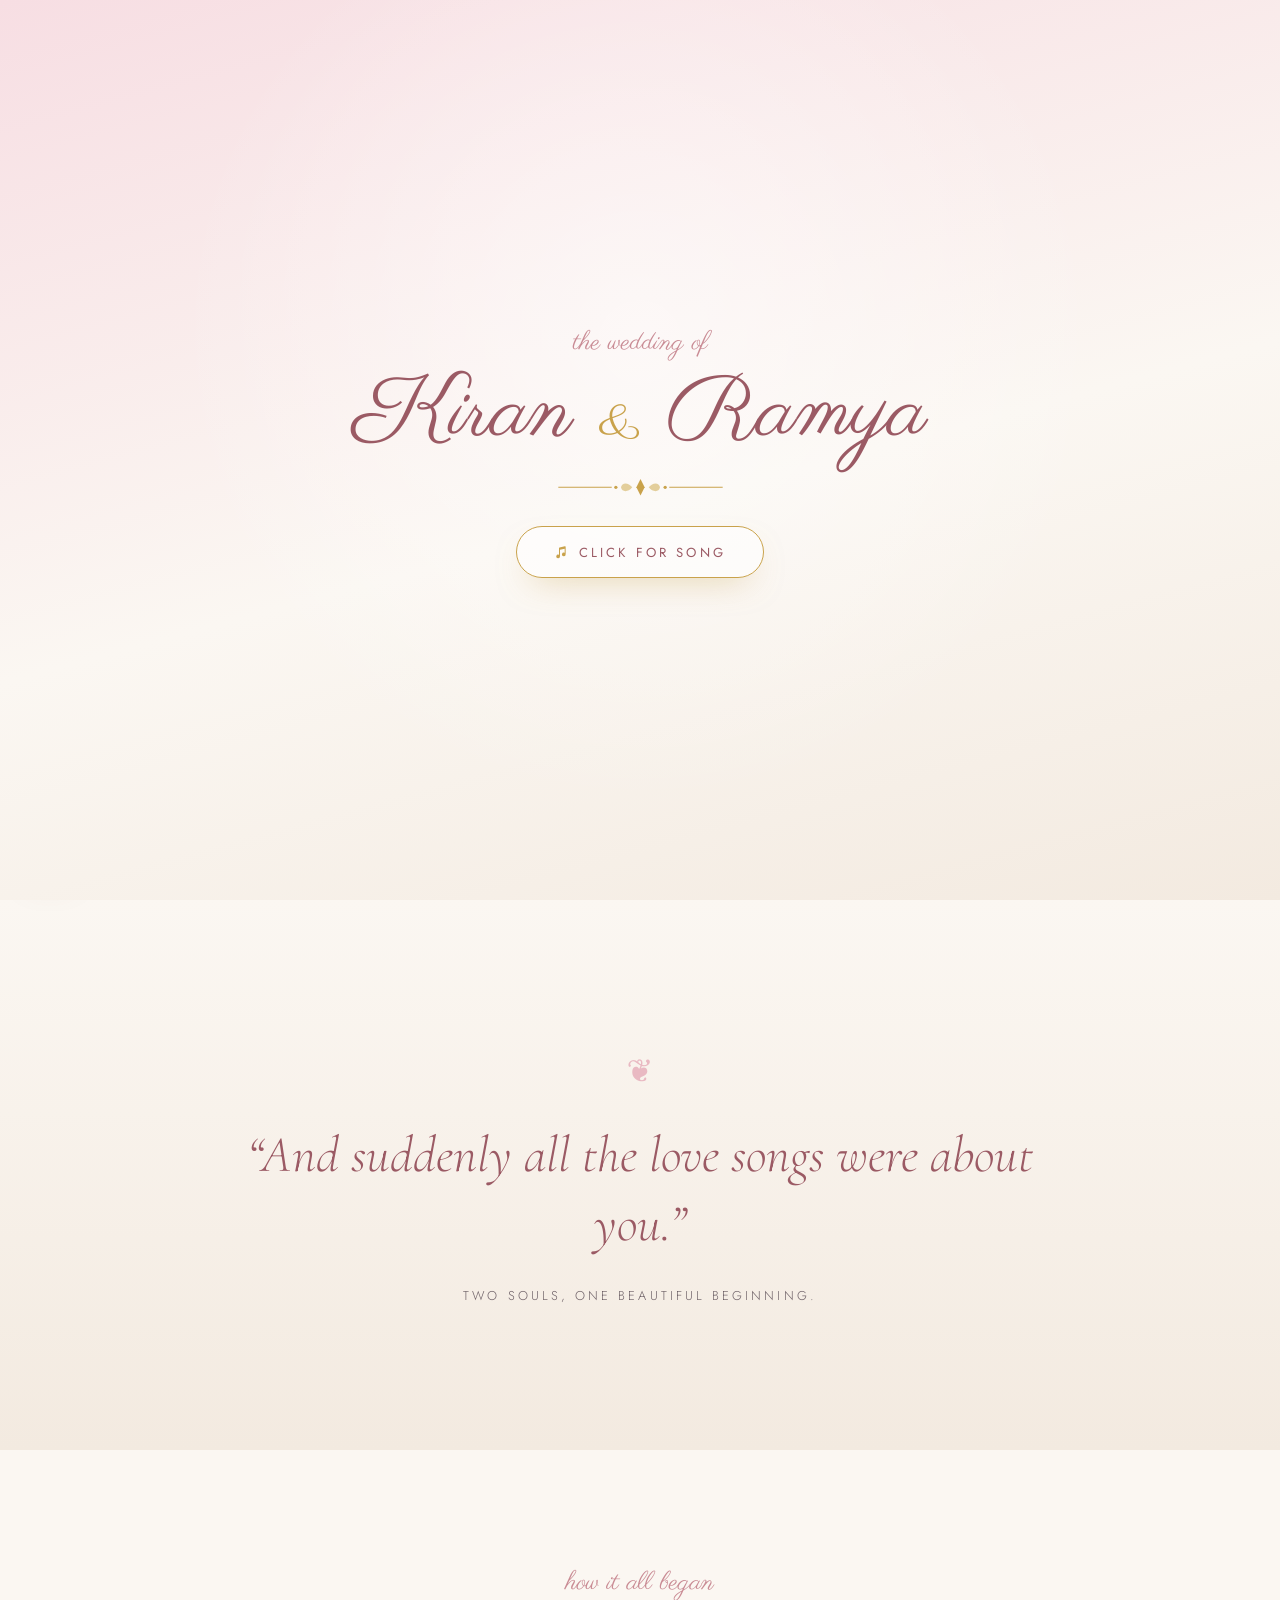
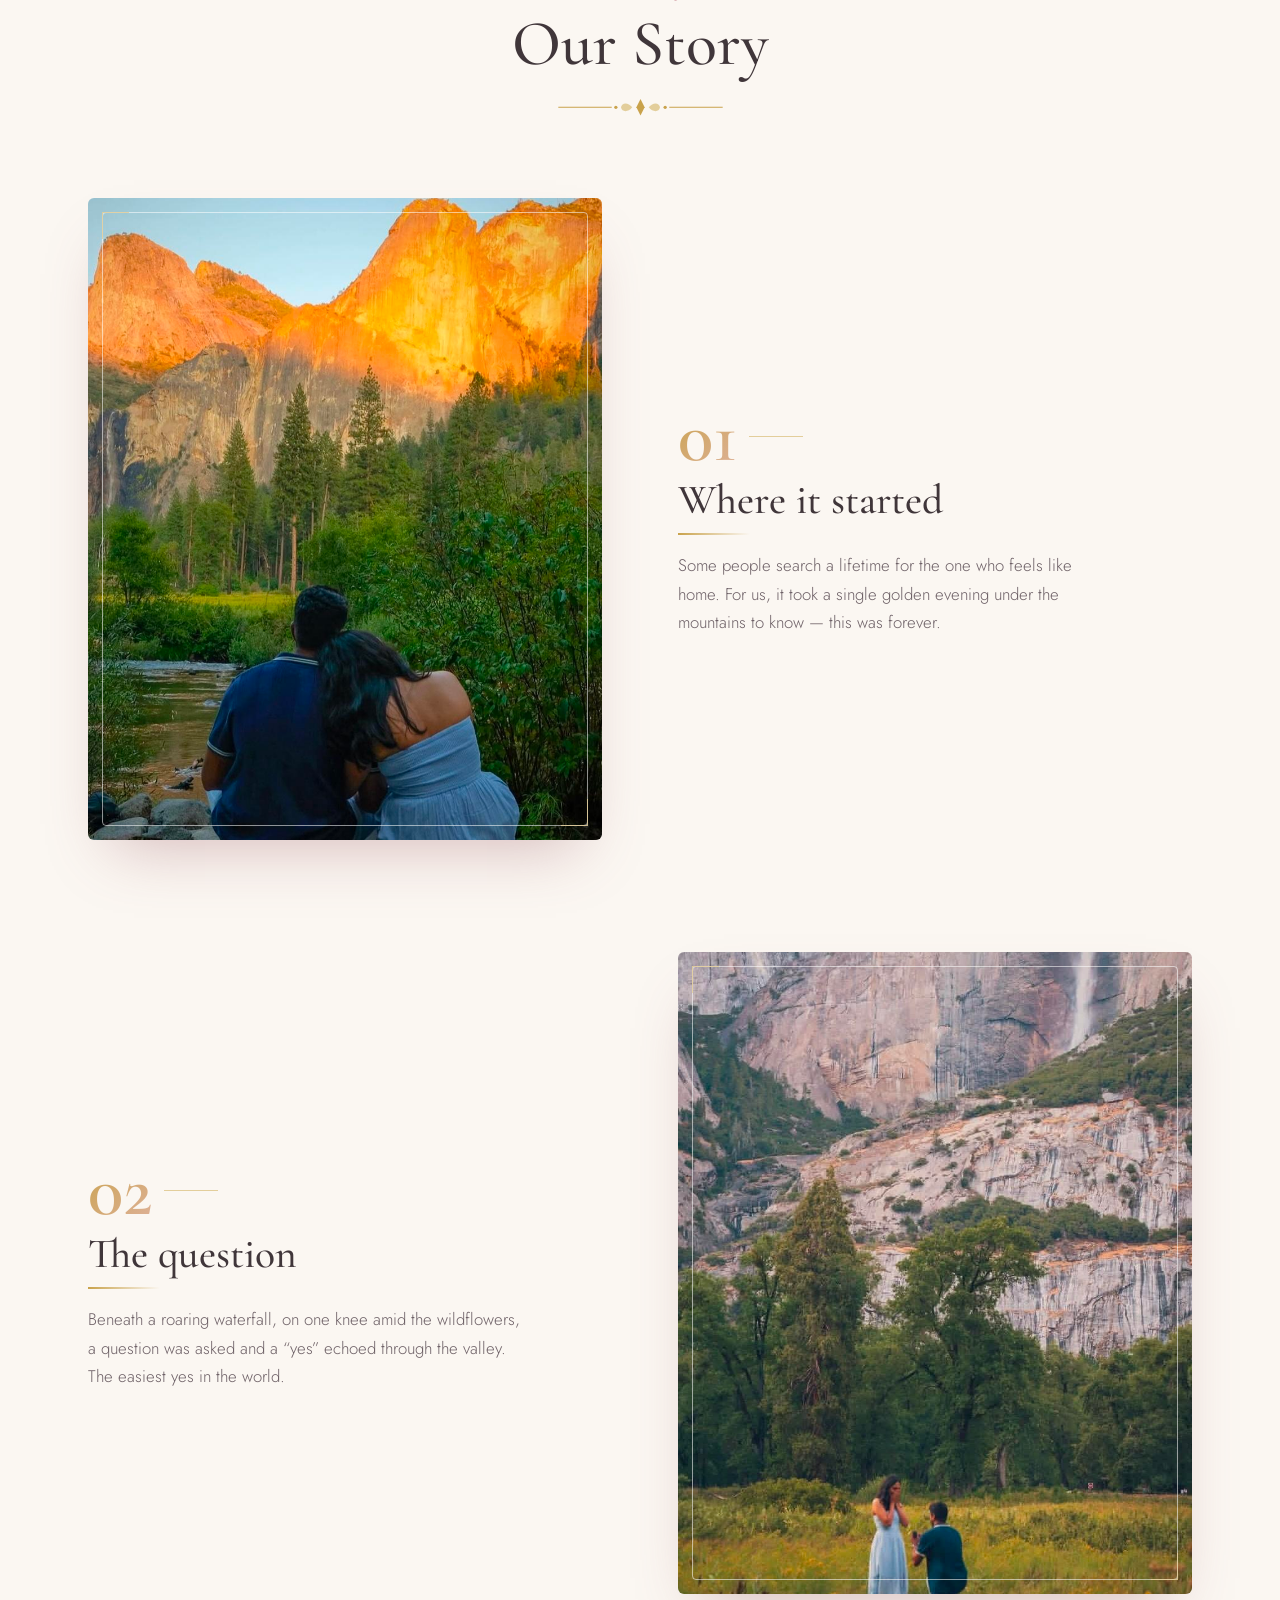
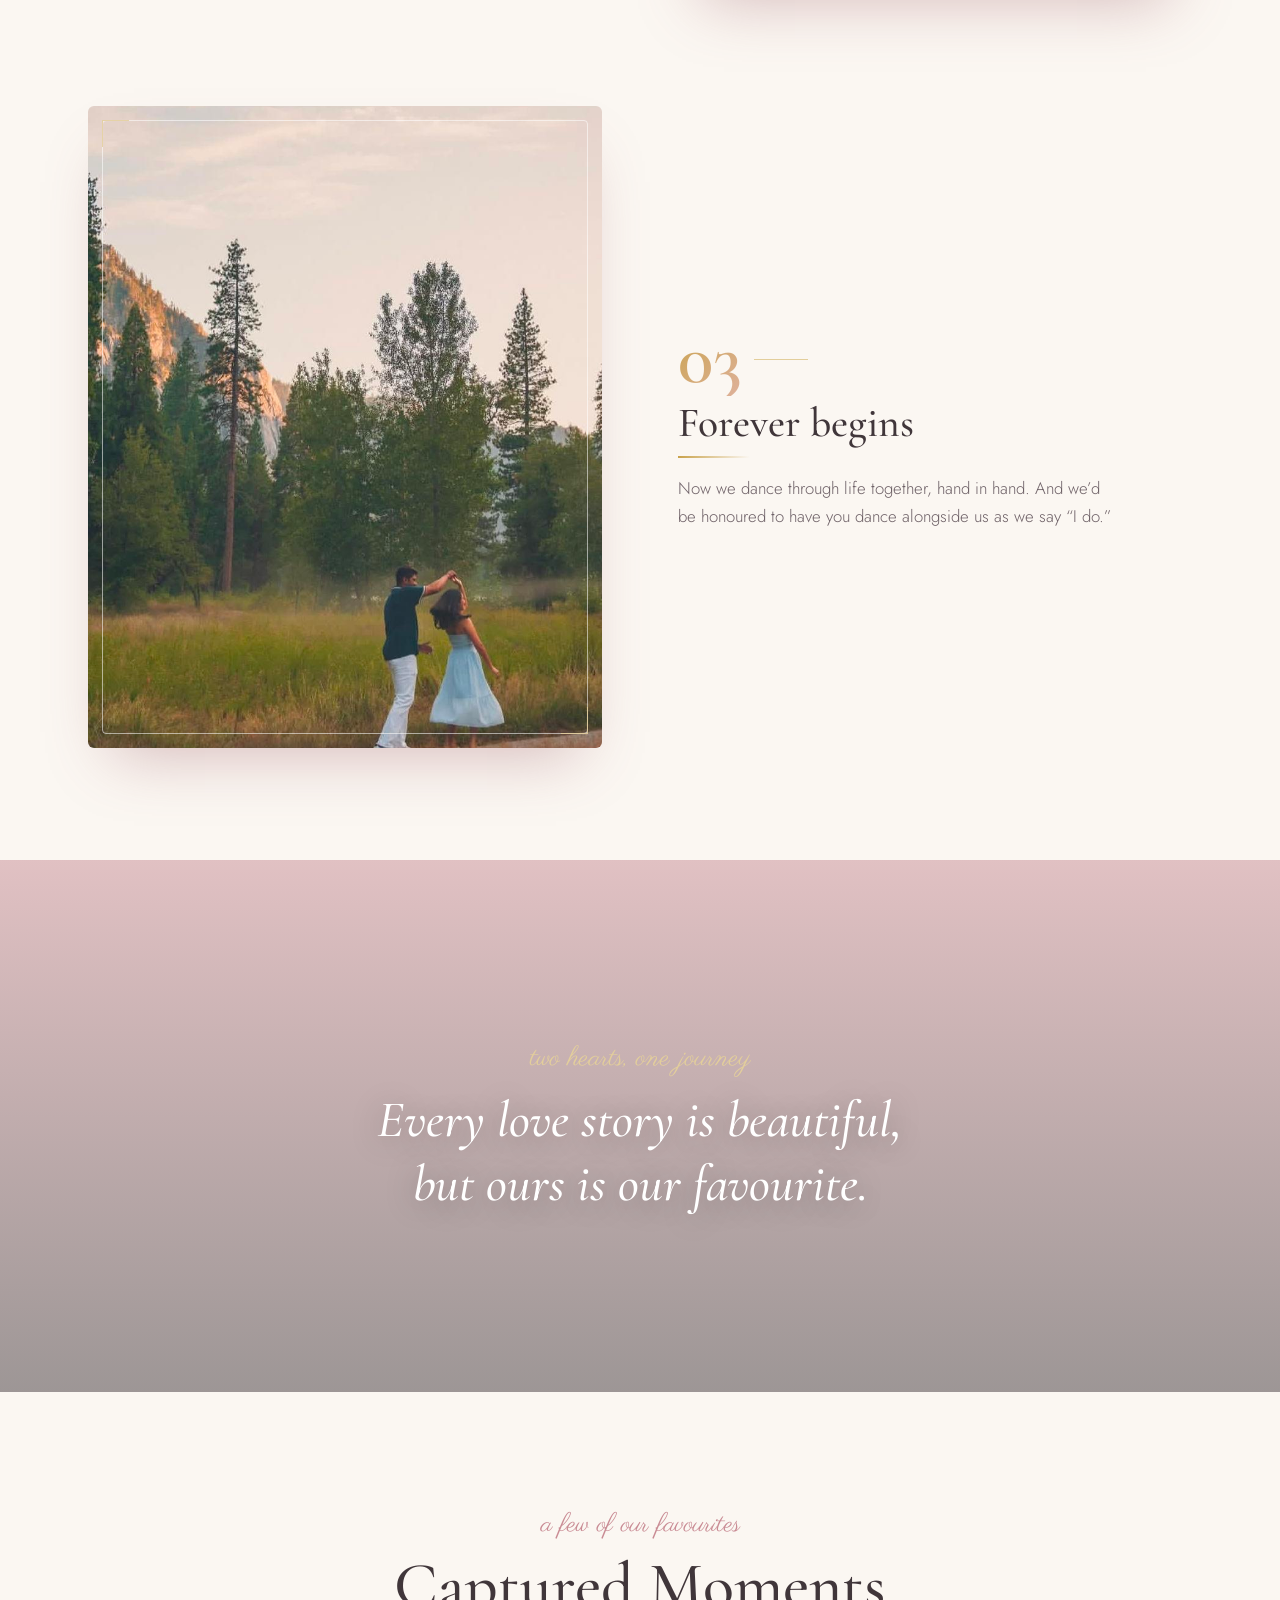
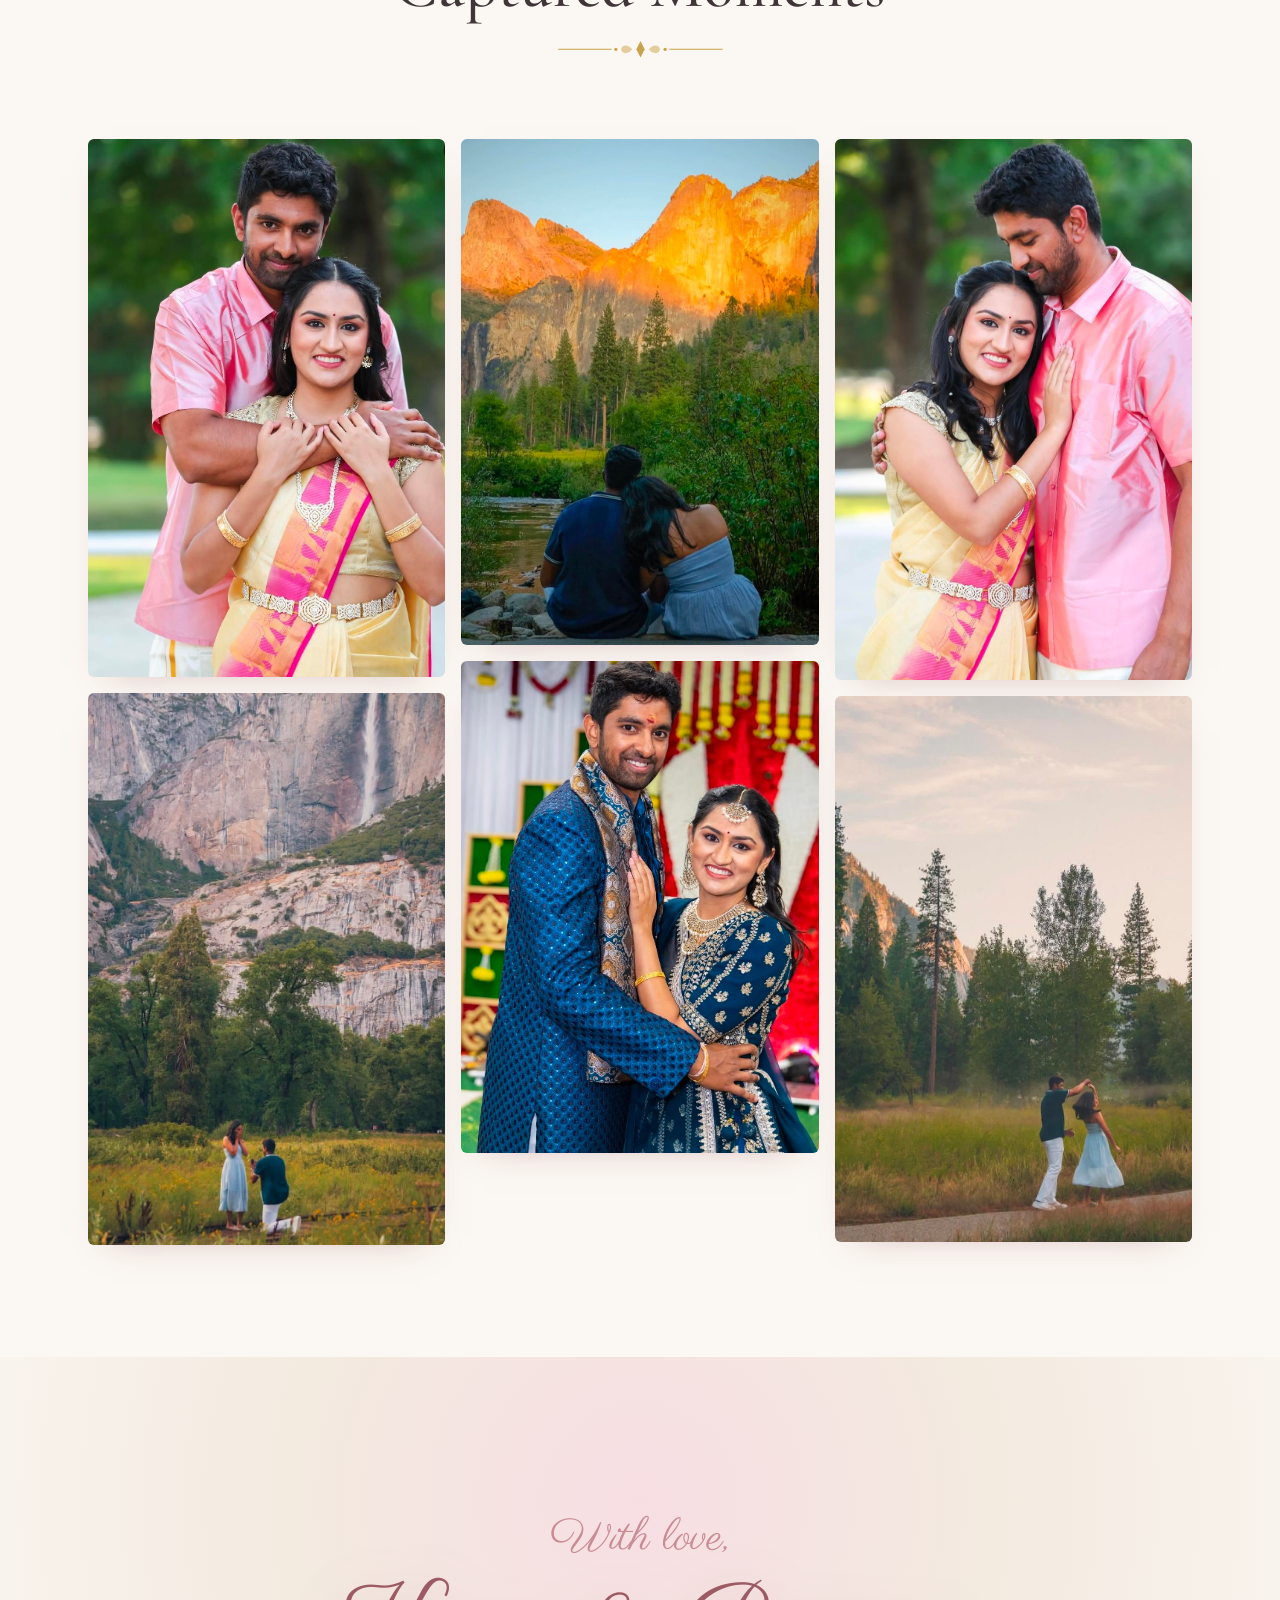
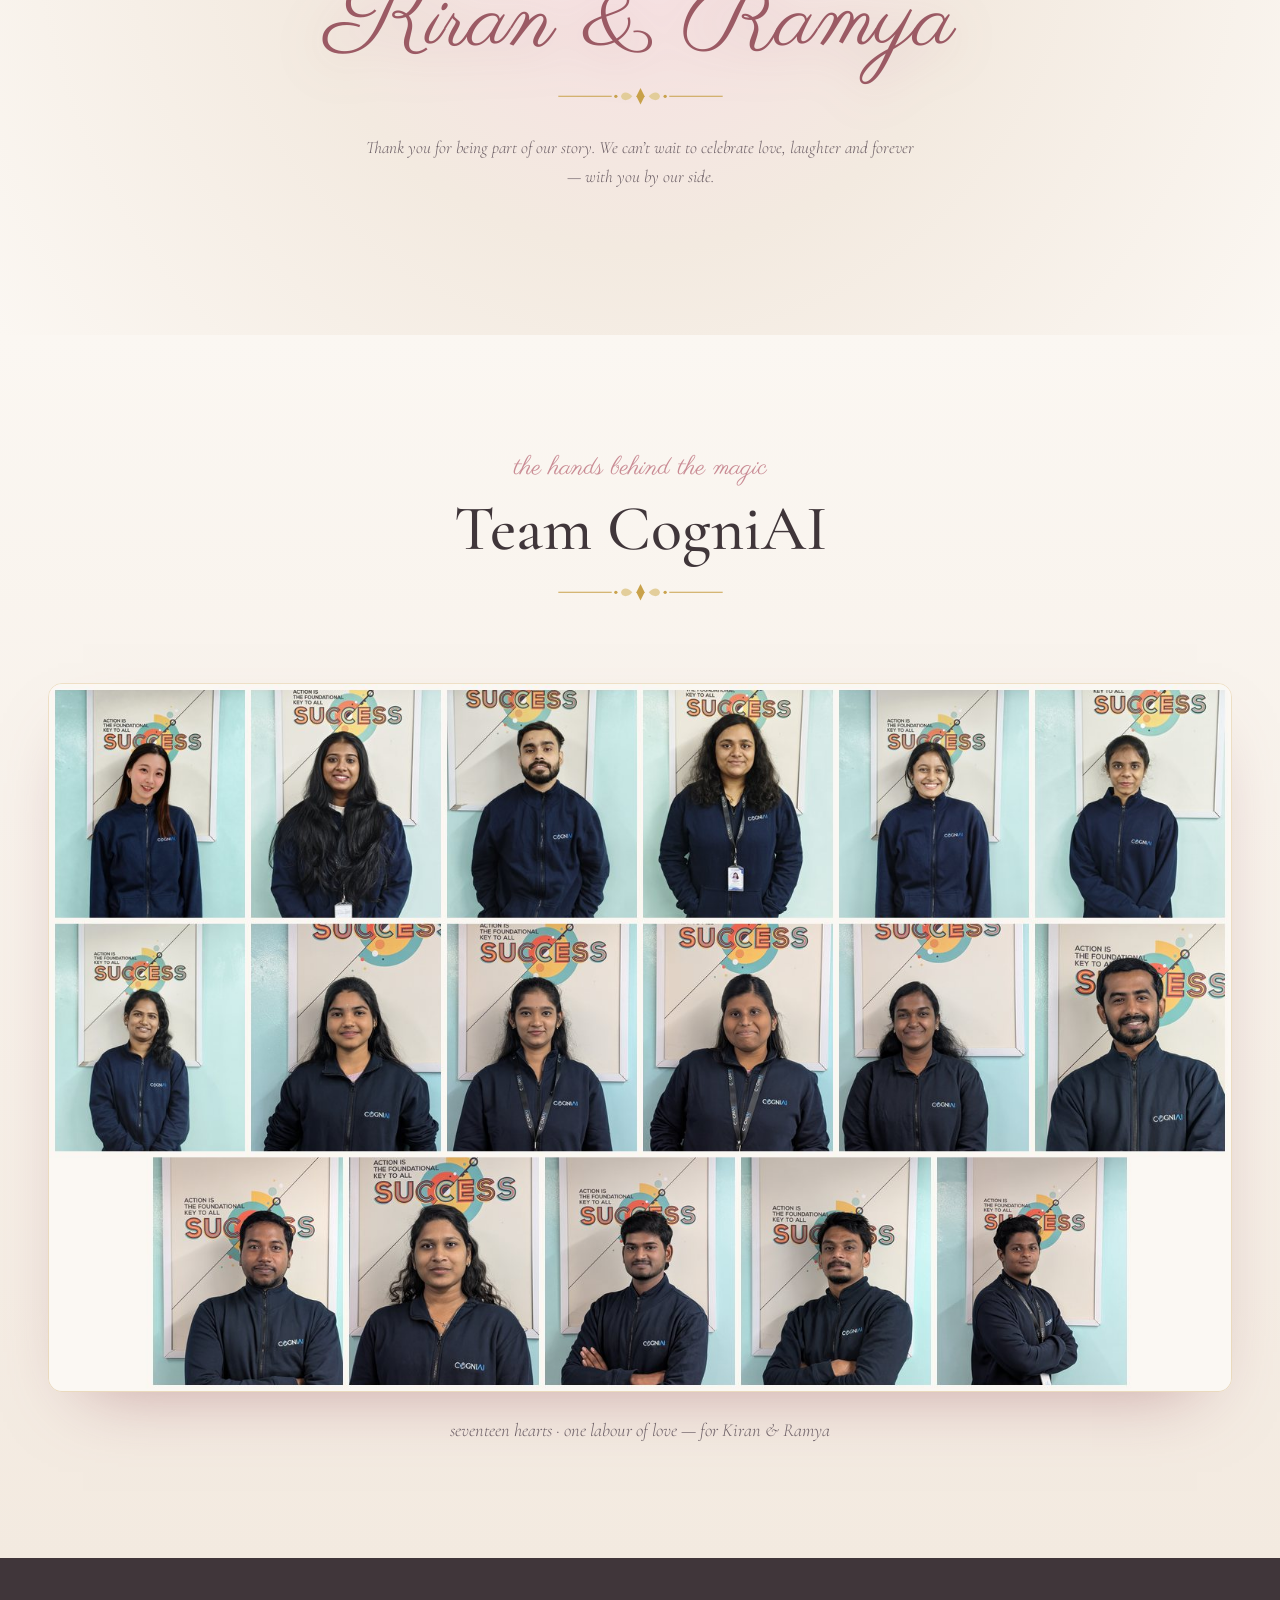
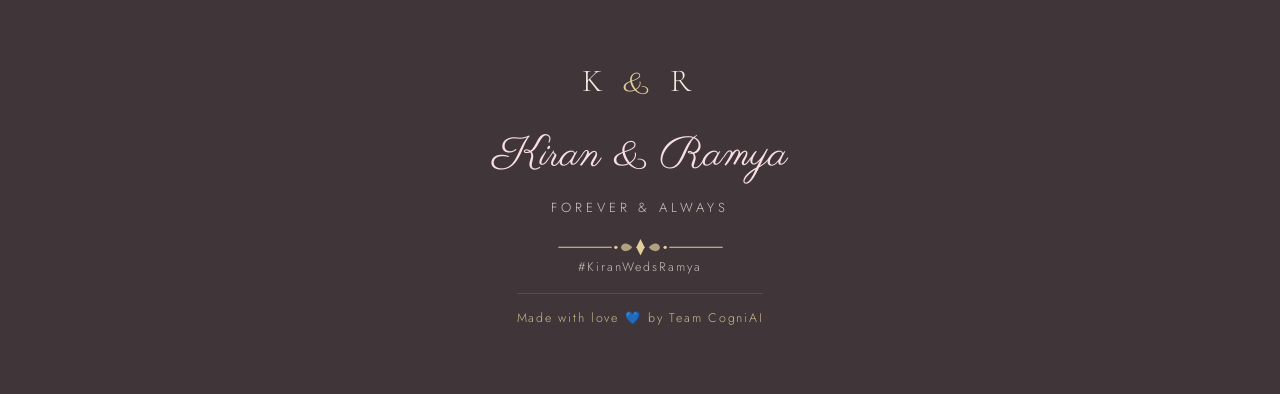
==== Ramya_weds_Kiran.html @ b8832121 "Kiran & Ramya wedding website — romantic pastel design with music, films & Team CogniAI collage Co-A" ====
<!DOCTYPE html>
<html lang="en">
<head>
  <meta charset="UTF-8" />
  <meta name="viewport" content="width=device-width, initial-scale=1.0" />
  <title>Kiran &amp; Ramya · Wedding</title>
  <meta name="description" content="Kiran & Ramya are getting married. Join us as we celebrate our forever." />
  <meta name="theme-color" content="#FBF7F2" />
  <link rel="icon" href="data:image/svg+xml,%3Csvg xmlns='http://www.w3.org/2000/svg' viewBox='0 0 64 64'%3E%3Ccircle cx='32' cy='32' r='32' fill='%239B5A64'/%3E%3Ctext x='32' y='43' font-family='Georgia,serif' font-size='26' fill='%23E3CE9B' text-anchor='middle'%3EKR%3C/text%3E%3C/svg%3E" />

  <!-- social share preview (WhatsApp / iMessage / Facebook) -->
  <meta property="og:type" content="website" />
  <meta property="og:title" content="Kiran &amp; Ramya · Wedding" />
  <meta property="og:description" content="Two hearts, one forever. Step into our story." />
  <meta property="og:image" content="assets/images/portrait-pink.jpg" />
  <meta name="twitter:card" content="summary_large_image" />

  <link rel="preload" as="image" href="assets/images/dance-meadow.jpg" fetchpriority="high" />
  <link rel="preconnect" href="https://fonts.googleapis.com" />
  <link rel="preconnect" href="https://fonts.gstatic.com" crossorigin />
  <link href="https://fonts.googleapis.com/css2?family=Cormorant+Garamond:ital,wght@0,400;0,500;0,600;1,400&family=Parisienne&family=Jost:wght@300;400;500&display=swap" rel="stylesheet" />

  <link rel="stylesheet" href="styles.css" />
</head>
<body>

  <!-- ===== PRELOADER ===== -->
  <div class="preloader" id="preloader">
    <div class="preloader__inner">
      <div class="preloader__ring"></div>
      <div class="preloader__names">
        <span>K</span><span class="amp">&amp;</span><span>R</span>
      </div>
      <p class="preloader__text">a love story</p>
    </div>
  </div>

  <!-- ===== WELCOME VEIL (first gesture starts the music) ===== -->
  <div class="enter" id="enterOverlay" role="button" tabindex="0" aria-label="Enter the site with music">
    <div class="enter__inner">
      <p class="enter__eyebrow">the wedding of</p>
      <h2 class="enter__names">Kiran <span>&amp;</span> Ramya</h2>
      <svg class="ornament" viewBox="0 0 180 20" xmlns="http://www.w3.org/2000/svg" aria-hidden="true">
        <line x1="10" y1="10" x2="62" y2="10" stroke="currentColor" stroke-width="1"/>
        <line x1="118" y1="10" x2="170" y2="10" stroke="currentColor" stroke-width="1"/>
        <circle cx="66" cy="10" r="1.6" fill="currentColor"/>
        <circle cx="114" cy="10" r="1.6" fill="currentColor"/>
        <path d="M82 10 C 78 5, 72 5, 71 10 C 72 15, 78 15, 82 10 Z" fill="#E3CE9B"/>
        <path d="M98 10 C 102 5, 108 5, 109 10 C 108 15, 102 15, 98 10 Z" fill="#E3CE9B"/>
        <path d="M90 2 L94 10 L90 18 L86 10 Z" fill="currentColor"/>
      </svg>
      <button type="button" class="enter__btn">
        <svg viewBox="0 0 24 24" width="16" height="16" aria-hidden="true"><path d="M9 18.5a2.75 2.75 0 1 1-1.5-2.45V6.2a1 1 0 0 1 .77-.98l8-1.9A1 1 0 0 1 17.5 4.3v11.2a2.75 2.75 0 1 1-1.5-2.45V7.06l-7 1.66Z" fill="currentColor"/></svg>
        click for song
      </button>
    </div>
  </div>

  <!-- ===== FLOATING PETALS CANVAS ===== -->
  <canvas class="petals" id="petals" aria-hidden="true"></canvas>

  <!-- ===== BACKGROUND MUSIC ===== -->
  <audio id="bgm" loop preload="auto">
    <source src="assets/audio/until-i-found-you.mp3" type="audio/mpeg" />
  </audio>
  <button class="music-btn" id="musicBtn" aria-label="Play music" aria-pressed="false" title="Until I Found You — Stephen Sanchez">
    <svg class="music-btn__disc" viewBox="0 0 24 24" width="22" height="22" aria-hidden="true">
      <path d="M9 18.5a2.75 2.75 0 1 1-1.5-2.45V6.2a1 1 0 0 1 .77-.98l8-1.9A1 1 0 0 1 17.5 4.3v11.2a2.75 2.75 0 1 1-1.5-2.45V7.06l-7 1.66Z" fill="currentColor"/>
    </svg>
    <span class="music-btn__eq" aria-hidden="true"><i></i><i></i><i></i><i></i></span>
  </button>

  <!-- ===== NAV ===== -->
  <header class="nav" id="nav">
    <a href="#home" class="nav__brand" data-scroll>K <span>&amp;</span> R</a>
    <nav class="nav__links" id="navLinks">
      <a href="#story" data-scroll>Our Story</a>
      <a href="#gallery" data-scroll class="nav__cta">Moments</a>
    </nav>
    <button class="nav__toggle" id="navToggle" aria-label="Menu" aria-expanded="false" aria-controls="navLinks">
      <span></span><span></span><span></span>
    </button>
  </header>

  <!-- ===== HERO ===== -->
  <section class="hero" id="home">
    <div class="hero__bg" data-parallax>
      <img src="assets/images/dance-meadow.jpg" alt="Kiran and Ramya dancing" fetchpriority="high" />
    </div>
    <div class="hero__veil"></div>
    <div class="hero__content">
      <p class="hero__eyebrow reveal">Together with their families</p>
      <h1 class="hero__names">
        <span class="reveal" style="--d:.1s"><span class="shine">Kiran</span></span>
        <span class="hero__amp reveal" style="--d:.25s"><span class="shine">&amp;</span></span>
        <span class="reveal" style="--d:.4s"><span class="shine">Ramya</span></span>
      </h1>
      <p class="hero__tag reveal" style="--d:.6s">are getting married</p>
      <div class="hero__flourish reveal" style="--d:.75s">
        <svg class="ornament ornament--light" viewBox="0 0 180 20" xmlns="http://www.w3.org/2000/svg" aria-hidden="true">
          <line x1="10" y1="10" x2="62" y2="10" stroke="currentColor" stroke-width="1"/>
          <line x1="118" y1="10" x2="170" y2="10" stroke="currentColor" stroke-width="1"/>
          <circle cx="66" cy="10" r="1.6" fill="currentColor"/>
          <circle cx="114" cy="10" r="1.6" fill="currentColor"/>
          <path d="M82 10 C 78 5, 72 5, 71 10 C 72 15, 78 15, 82 10 Z" fill="currentColor" opacity=".7"/>
          <path d="M98 10 C 102 5, 108 5, 109 10 C 108 15, 102 15, 98 10 Z" fill="currentColor" opacity=".7"/>
          <path d="M90 2 L94 10 L90 18 L86 10 Z" fill="currentColor"/>
        </svg>
      </div>
    </div>
    <a href="#story" class="hero__scroll" data-scroll aria-label="Scroll down">
      <span class="hero__mouse"></span>
      <span class="hero__scrolltext">scroll</span>
    </a>
  </section>

  <!-- ===== QUOTE / INTRO ===== -->
  <section class="quote reveal-section">
    <div class="quote__ornament">&#10086;</div>
    <p class="quote__text">
      &ldquo;And suddenly all the love songs were about you.&rdquo;
    </p>
    <p class="quote__sub">Two souls, one beautiful beginning.</p>
  </section>

  <!-- ===== OUR STORY ===== -->
  <section class="story" id="story">
    <div class="section-head reveal-section">
      <p class="section-head__eyebrow">how it all began</p>
      <h2 class="section-head__title">Our Story</h2>
      <svg class="ornament" viewBox="0 0 180 20" xmlns="http://www.w3.org/2000/svg" aria-hidden="true">
        <line x1="10" y1="10" x2="62" y2="10" stroke="currentColor" stroke-width="1"/>
        <line x1="118" y1="10" x2="170" y2="10" stroke="currentColor" stroke-width="1"/>
        <circle cx="66" cy="10" r="1.6" fill="currentColor"/>
        <circle cx="114" cy="10" r="1.6" fill="currentColor"/>
        <path d="M82 10 C 78 5, 72 5, 71 10 C 72 15, 78 15, 82 10 Z" fill="#E3CE9B"/>
        <path d="M98 10 C 102 5, 108 5, 109 10 C 108 15, 102 15, 98 10 Z" fill="#E3CE9B"/>
        <path d="M90 2 L94 10 L90 18 L86 10 Z" fill="currentColor"/>
      </svg>
    </div>

    <div class="story__row reveal-section">
      <div class="story__media" data-tilt>
        <img src="assets/images/sunset-mountains.jpg" alt="Watching the sunset together" />
        <span class="story__frame"></span>
      </div>
      <div class="story__text">
        <span class="story__step">01</span>
        <h3>Where it started</h3>
        <p>Some people search a lifetime for the one who feels like home. For us, it took a single golden evening under the mountains to know — this was forever.</p>
      </div>
    </div>

    <div class="story__row story__row--rev reveal-section">
      <div class="story__media" data-tilt>
        <img src="assets/images/proposal-waterfall.jpg" alt="The proposal at the waterfall" />
        <span class="story__frame"></span>
      </div>
      <div class="story__text">
        <span class="story__step">02</span>
        <h3>The question</h3>
        <p>Beneath a roaring waterfall, on one knee amid the wildflowers, a question was asked and a &ldquo;yes&rdquo; echoed through the valley. The easiest yes in the world.</p>
      </div>
    </div>

    <div class="story__row reveal-section">
      <div class="story__media" data-tilt>
        <img src="assets/images/dance-meadow.jpg" alt="Dancing in the meadow" />
        <span class="story__frame"></span>
      </div>
      <div class="story__text">
        <span class="story__step">03</span>
        <h3>Forever begins</h3>
        <p>Now we dance through life together, hand in hand. And we&rsquo;d be honoured to have you dance alongside us as we say &ldquo;I do.&rdquo;</p>
      </div>
    </div>
  </section>

  <!-- ===== PHOTO INTERLUDE ===== -->
  <section class="interlude">
    <div class="interlude__bg" data-parallax>
      <img src="assets/images/sunset-mountains.jpg" alt="" aria-hidden="true" />
    </div>
    <div class="interlude__veil"></div>
    <div class="interlude__inner reveal-section">
      <p class="interlude__eyebrow">two hearts, one journey</p>
      <h2 class="interlude__title">Every love story is beautiful,<br />but ours is our favourite.</h2>
    </div>
  </section>

  <!-- ===== GALLERY ===== -->
  <section class="gallery" id="gallery">
    <div class="section-head reveal-section">
      <p class="section-head__eyebrow">a few of our favourites</p>
      <h2 class="section-head__title">Captured Moments</h2>
      <svg class="ornament" viewBox="0 0 180 20" xmlns="http://www.w3.org/2000/svg" aria-hidden="true">
        <line x1="10" y1="10" x2="62" y2="10" stroke="currentColor" stroke-width="1"/>
        <line x1="118" y1="10" x2="170" y2="10" stroke="currentColor" stroke-width="1"/>
        <circle cx="66" cy="10" r="1.6" fill="currentColor"/>
        <circle cx="114" cy="10" r="1.6" fill="currentColor"/>
        <path d="M82 10 C 78 5, 72 5, 71 10 C 72 15, 78 15, 82 10 Z" fill="#E3CE9B"/>
        <path d="M98 10 C 102 5, 108 5, 109 10 C 108 15, 102 15, 98 10 Z" fill="#E3CE9B"/>
        <path d="M90 2 L94 10 L90 18 L86 10 Z" fill="currentColor"/>
      </svg>
    </div>
    <div class="gallery__grid" id="galleryGrid">
      <figure class="gallery__item reveal-section" data-full="assets/images/portrait-pink.jpg"><img src="assets/images/portrait-pink.jpg" alt="Traditional portrait" loading="lazy" decoding="async" width="913" height="1373" /><figcaption>Tradition &amp; togetherness</figcaption></figure>
      <figure class="gallery__item reveal-section" data-full="assets/images/proposal-waterfall.jpg"><img src="assets/images/proposal-waterfall.jpg" alt="The proposal" loading="lazy" decoding="async" width="832" height="1287" /><figcaption>The proposal</figcaption></figure>
      <figure class="gallery__item reveal-section" data-full="assets/images/sunset-mountains.jpg"><img src="assets/images/sunset-mountains.jpg" alt="Sunset together" loading="lazy" decoding="async" width="912" height="1290" /><figcaption>Golden hour</figcaption></figure>
      <figure class="gallery__item reveal-section" data-full="assets/images/engagement-blue.jpg"><img src="assets/images/engagement-blue.jpg" alt="Engagement ceremony" loading="lazy" decoding="async" width="961" height="1323" /><figcaption>The engagement</figcaption></figure>
      <figure class="gallery__item reveal-section" data-full="assets/images/portrait-embrace.jpg"><img src="assets/images/portrait-embrace.jpg" alt="Portrait embrace" loading="lazy" decoding="async" width="924" height="1399" /><figcaption>Just us</figcaption></figure>
      <figure class="gallery__item reveal-section" data-full="assets/images/dance-meadow.jpg"><img src="assets/images/dance-meadow.jpg" alt="Dancing in the meadow" loading="lazy" decoding="async" width="841" height="1285" /><figcaption>Our first dance</figcaption></figure>
    </div>
  </section>

  <!-- ===== CLOSING ===== -->
  <section class="closing">
    <div class="closing__inner reveal-section">
      <p class="closing__script">With love,</p>
      <h2 class="closing__names">Kiran &amp; Ramya</h2>
      <svg class="ornament" viewBox="0 0 180 20" xmlns="http://www.w3.org/2000/svg" aria-hidden="true">
        <line x1="10" y1="10" x2="62" y2="10" stroke="currentColor" stroke-width="1"/>
        <line x1="118" y1="10" x2="170" y2="10" stroke="currentColor" stroke-width="1"/>
        <circle cx="66" cy="10" r="1.6" fill="currentColor"/>
        <circle cx="114" cy="10" r="1.6" fill="currentColor"/>
        <path d="M82 10 C 78 5, 72 5, 71 10 C 72 15, 78 15, 82 10 Z" fill="#E3CE9B"/>
        <path d="M98 10 C 102 5, 108 5, 109 10 C 108 15, 102 15, 98 10 Z" fill="#E3CE9B"/>
        <path d="M90 2 L94 10 L90 18 L86 10 Z" fill="currentColor"/>
      </svg>
      <p class="closing__text">Thank you for being part of our story. We can&rsquo;t wait to celebrate love, laughter and forever &mdash; with you by our side.</p>
    </div>
  </section>

  <!-- ===== TEAM ===== -->
  <section class="team">
    <div class="section-head reveal-section">
      <p class="section-head__eyebrow">the hands behind the magic</p>
      <h2 class="section-head__title">Team CogniAI</h2>
      <svg class="ornament" viewBox="0 0 180 20" xmlns="http://www.w3.org/2000/svg" aria-hidden="true">
        <line x1="10" y1="10" x2="62" y2="10" stroke="currentColor" stroke-width="1"/>
        <line x1="118" y1="10" x2="170" y2="10" stroke="currentColor" stroke-width="1"/>
        <circle cx="66" cy="10" r="1.6" fill="currentColor"/>
        <circle cx="114" cy="10" r="1.6" fill="currentColor"/>
        <path d="M82 10 C 78 5, 72 5, 71 10 C 72 15, 78 15, 82 10 Z" fill="#E3CE9B"/>
        <path d="M98 10 C 102 5, 108 5, 109 10 C 108 15, 102 15, 98 10 Z" fill="#E3CE9B"/>
        <path d="M90 2 L94 10 L90 18 L86 10 Z" fill="currentColor"/>
      </svg>
    </div>
    <figure class="team__collage reveal-section">
      <picture>
        <source media="(max-width: 700px)" srcset="assets/images/team-collage-square.jpg" />
        <img src="assets/images/team-collage-wide.jpg" alt="The seventeen members of Team CogniAI" loading="lazy" decoding="async" width="1556" height="932" />
      </picture>
      <figcaption>seventeen hearts &middot; one labour of love &mdash; for Kiran &amp; Ramya</figcaption>
    </figure>
  </section>

  <!-- ===== FOOTER ===== -->
  <footer class="footer">
    <div class="footer__monogram">K <span>&amp;</span> R</div>
    <p class="footer__names">Kiran &amp; Ramya</p>
    <p class="footer__date">forever &amp; always</p>
    <svg class="ornament ornament--light" viewBox="0 0 180 20" xmlns="http://www.w3.org/2000/svg" aria-hidden="true">
      <line x1="10" y1="10" x2="62" y2="10" stroke="currentColor" stroke-width="1"/>
      <line x1="118" y1="10" x2="170" y2="10" stroke="currentColor" stroke-width="1"/>
      <circle cx="66" cy="10" r="1.6" fill="currentColor"/>
      <circle cx="114" cy="10" r="1.6" fill="currentColor"/>
      <path d="M82 10 C 78 5, 72 5, 71 10 C 72 15, 78 15, 82 10 Z" fill="currentColor" opacity=".7"/>
      <path d="M98 10 C 102 5, 108 5, 109 10 C 108 15, 102 15, 98 10 Z" fill="currentColor" opacity=".7"/>
      <path d="M90 2 L94 10 L90 18 L86 10 Z" fill="currentColor"/>
    </svg>
    <p class="footer__made">#KiranWedsRamya</p>
    <p class="footer__made footer__credit">Made with love &#128153; by Team CogniAI</p>
  </footer>

  <!-- ===== LIGHTBOX ===== -->
  <div class="lightbox" id="lightbox" aria-hidden="true">
    <button class="lightbox__close" id="lbClose" aria-label="Close">&times;</button>
    <button class="lightbox__nav lightbox__prev" id="lbPrev" aria-label="Previous">&#8249;</button>
    <figure class="lightbox__figure">
      <img class="lightbox__img" id="lbImg" src="" alt="" />
      <figcaption class="lightbox__meta">
        <span class="lightbox__caption" id="lbCaption"></span>
        <span class="lightbox__counter" id="lbCounter"></span>
      </figcaption>
    </figure>
    <button class="lightbox__nav lightbox__next" id="lbNext" aria-label="Next">&#8250;</button>
  </div>

  <div class="scroll-progress" id="scrollProgress"></div>

  <script src="script.js"></script>
</body>
</html>
---- styles.css ----
/* ============================================================
   Kiran & Ramya — Wedding
   Romantic Pastel design system
   ============================================================ */

:root{
  /* palette */
  --blush:      #F7DEE3;
  --blush-deep: #E9B9C2;
  --rose:       #C98B94;
  --rose-ink:   #9B5A64;
  --sky:        #BCD7E8;
  --sky-deep:   #8FB8D0;
  --ivory:      #FBF7F2;
  --cream:      #F3EAE0;
  --gold:       #C9A24B;
  --gold-soft:  #E3CE9B;
  --ink:        #40363A;
  --ink-soft:   #6E6167;
  --white:      #ffffff;

  /* type */
  --serif: "Cormorant Garamond", Georgia, serif;
  --script: "Parisienne", cursive;
  --sans: "Jost", system-ui, sans-serif;

  --maxw: 1200px;
  --ease: cubic-bezier(.22,.61,.36,1);
  --ease-soft: cubic-bezier(.16,1,.3,1);
}

*{ box-sizing:border-box; margin:0; padding:0; }
html{ scroll-behavior:smooth; -webkit-font-smoothing:antialiased; }
body{
  font-family:var(--sans);
  color:var(--ink);
  background:var(--ivory);
  font-weight:300;
  line-height:1.7;
  overflow-x:hidden;
}
img{ display:block; width:100%; height:100%; object-fit:cover; }
a{ color:inherit; text-decoration:none; }
h1,h2,h3{ font-family:var(--serif); font-weight:500; line-height:1.1; }

::selection{ background:var(--blush-deep); color:var(--white); }

/* keyboard focus — visible, on-palette */
:focus-visible{ outline:2px solid var(--gold); outline-offset:3px; border-radius:4px; }
:focus:not(:focus-visible){ outline:none; }

/* fixed-nav anchor offset */
section[id]{ scroll-margin-top:76px; }

/* subtle film-grain texture for a premium, tactile feel */
body::after{
  content:""; position:fixed; inset:0; z-index:65; pointer-events:none; opacity:.045;
  background-image:url("data:image/svg+xml,%3Csvg xmlns='http://www.w3.org/2000/svg' width='140' height='140'%3E%3Cfilter id='n'%3E%3CfeTurbulence type='fractalNoise' baseFrequency='0.9' numOctaves='2' stitchTiles='stitch'/%3E%3CfeColorMatrix type='saturate' values='0'/%3E%3C/filter%3E%3Crect width='100%25' height='100%25' filter='url(%23n)'/%3E%3C/svg%3E");
  background-size:140px;
}

/* ---------- botanical ornament (shared divider motif) ---------- */
.ornament{ display:block; width:clamp(140px,22vw,185px); height:auto; margin:1.1rem auto 0; color:var(--gold); }
.ornament--light{ color:var(--gold-soft); }

/* ---------- scrollbar ---------- */
body::-webkit-scrollbar{ width:10px; }
body::-webkit-scrollbar-track{ background:var(--cream); }
body::-webkit-scrollbar-thumb{ background:var(--blush-deep); border-radius:20px; }

/* ============================================================
   PRELOADER
   ============================================================ */
.preloader{
  position:fixed; inset:0; z-index:9999;
  display:grid; place-items:center;
  background:var(--ivory);
  transition:opacity .8s var(--ease), visibility .8s;
}
.preloader.done{ opacity:0; visibility:hidden; }
.preloader__inner{ text-align:center; position:relative; }
.preloader__ring{
  width:150px; height:150px; margin:0 auto;
  border:1px solid var(--blush-deep);
  border-top-color:var(--gold);
  border-radius:50%;
  animation:spin 1.1s linear infinite;
}
@keyframes spin{ to{ transform:rotate(360deg); } }
.preloader__names{
  position:absolute; top:50%; left:50%; transform:translate(-50%,-50%);
  font-family:var(--serif); font-size:2.2rem; color:var(--rose-ink);
  display:flex; gap:.35rem; align-items:center;
}
.preloader__names .amp{ font-family:var(--script); color:var(--gold); font-size:1.6rem; }
.preloader__text{
  margin-top:2rem; font-family:var(--script);
  font-size:1.5rem; color:var(--rose);
  letter-spacing:.02em;
  animation:fadePulse 2s ease-in-out infinite;
}
@keyframes fadePulse{ 0%,100%{ opacity:.4; } 50%{ opacity:1; } }

/* ============================================================
   WELCOME VEIL
   ============================================================ */
.enter{
  position:fixed; inset:0; z-index:400; cursor:pointer;
  display:grid; place-items:center; text-align:center;
  background:
    radial-gradient(circle at 50% 38%, rgba(255,255,255,.55), transparent 55%),
    linear-gradient(165deg, var(--blush) 0%, var(--ivory) 55%, var(--cream) 100%);
  transition:opacity 1s var(--ease-soft), visibility 1s, transform 1s var(--ease-soft);
}
.enter.done{ opacity:0; visibility:hidden; transform:scale(1.04); pointer-events:none; }
.enter__inner{ padding:1.5rem; animation:enterRise 1.2s var(--ease-soft) both .2s; }
@keyframes enterRise{ from{ opacity:0; transform:translateY(26px); } to{ opacity:1; transform:none; } }
.enter__eyebrow{ font-family:var(--script); font-size:1.6rem; color:var(--rose); }
.enter__names{ font-family:var(--script); font-size:clamp(3rem,10vw,5.4rem); font-weight:400; color:var(--rose-ink); line-height:1.05; margin:.2rem 0 .4rem; }
.enter__names span{ color:var(--gold); font-size:.6em; }
.enter__btn{
  margin-top:1.8rem; display:inline-flex; align-items:center; gap:.55rem;
  padding:.95rem 2.3rem; border-radius:100px; cursor:pointer;
  border:1px solid var(--gold); background:rgba(255,255,255,.55);
  font-family:var(--sans); font-size:.82rem; letter-spacing:.24em; text-transform:uppercase;
  color:var(--rose-ink);
  box-shadow:0 14px 34px -16px rgba(201,162,75,.55);
  transition:background .35s var(--ease), color .35s var(--ease), transform .35s var(--ease);
  animation:btnPulse 2.2s var(--ease) infinite;
}
.enter__btn svg{ color:var(--gold); transition:color .35s; }
.enter__btn:hover{ background:var(--gold); color:var(--white); transform:translateY(-2px); }
.enter__btn:hover svg{ color:var(--white); }
@keyframes btnPulse{
  0%,100%{ box-shadow:0 14px 34px -16px rgba(201,162,75,.55), 0 0 0 0 rgba(201,162,75,.35); }
  50%{ box-shadow:0 14px 34px -16px rgba(201,162,75,.55), 0 0 0 12px rgba(201,162,75,0); }
}

/* ============================================================
   PETALS
   ============================================================ */
.petals{
  position:fixed; inset:0; z-index:60;
  pointer-events:none; width:100%; height:100%;
}

/* ============================================================
   NAV
   ============================================================ */
.nav{
  position:fixed; top:0; left:0; right:0; z-index:100;
  display:flex; align-items:center; justify-content:space-between;
  padding:1.6rem clamp(1.2rem,4vw,3.5rem);
  transition:padding .4s var(--ease), background .4s var(--ease), box-shadow .4s var(--ease);
}
.nav.scrolled{
  padding:.9rem clamp(1.2rem,4vw,3.5rem);
  background:rgba(251,247,242,.9);
  backdrop-filter:blur(12px);
  box-shadow:0 6px 30px rgba(155,90,100,.08);
}
.nav__brand{
  font-family:var(--serif); font-size:1.5rem; letter-spacing:.15em;
  color:var(--rose-ink); transition:color .3s;
}
.nav__brand span{ font-family:var(--script); color:var(--gold); }
.nav__links{ display:flex; align-items:center; gap:clamp(1rem,2.5vw,2.4rem); }
.nav__links a{
  position:relative; font-size:.82rem; letter-spacing:.12em; text-transform:uppercase;
  color:var(--ink); padding:.3rem 0; transition:color .3s;
}
.nav__links a:not(.nav__cta)::after{
  content:""; position:absolute; left:0; bottom:0; height:1px; width:0;
  background:var(--gold); transition:width .35s var(--ease);
}
.nav__links a:not(.nav__cta):hover{ color:var(--rose-ink); }
.nav__links a:not(.nav__cta):hover::after{ width:100%; }
.nav__cta{
  border:1px solid var(--gold); border-radius:100px;
  padding:.55rem 1.4rem !important; color:var(--rose-ink);
  transition:background .35s var(--ease), color .35s var(--ease), transform .35s var(--ease);
}
.nav__cta:hover{ background:var(--gold); color:var(--white); transform:translateY(-2px); }

.nav__toggle{ display:none; flex-direction:column; justify-content:center; align-items:center; gap:5px; background:none; border:none; cursor:pointer; width:44px; height:44px; }
.nav__toggle span{ width:26px; height:2px; background:var(--rose-ink); transition:.35s var(--ease); border-radius:2px; }
.nav__toggle.open span:nth-child(1){ transform:translateY(7px) rotate(45deg); }
.nav__toggle.open span:nth-child(2){ opacity:0; }
.nav__toggle.open span:nth-child(3){ transform:translateY(-7px) rotate(-45deg); }

/* ============================================================
   HERO
   ============================================================ */
.hero{ position:relative; height:100vh; min-height:640px; overflow:hidden; display:grid; place-items:center; }
.hero__bg{ position:absolute; inset:-8% 0; z-index:1; will-change:transform; }
.hero__bg img{ transform:scale(1.08); animation:heroZoom 14s ease-out forwards; }
@keyframes heroZoom{ to{ transform:scale(1); } }
.hero__veil{
  position:absolute; inset:0; z-index:2;
  background:
    radial-gradient(120% 90% at 50% 30%, transparent 40%, rgba(155,90,100,.28) 100%),
    linear-gradient(to bottom, rgba(64,54,58,.28), rgba(64,54,58,.15) 40%, rgba(155,90,100,.35));
}
.hero__content{ position:relative; z-index:3; text-align:center; color:var(--white); padding:0 1.5rem; }
.hero__eyebrow{ font-size:clamp(.68rem,1.8vw,.85rem); letter-spacing:clamp(.22em,1vw,.42em); text-transform:uppercase; margin-bottom:1.4rem; opacity:.92; }
.hero__names{
  font-family:var(--script);
  font-size:clamp(3.4rem, 12vw, 9rem);
  line-height:.95; font-weight:400;
  filter:drop-shadow(0 6px 34px rgba(64,54,58,.45));
  display:flex; flex-wrap:wrap; justify-content:center; align-items:center; gap:.2em;
}
.hero__amp{ font-size:.6em; }
/* animated gold light sweeping across the names */
.hero__names .shine{
  display:inline-block;
  background:linear-gradient(110deg, #fff 0%, #fff 42%, var(--gold-soft) 50%, #fff 58%, #fff 100%);
  background-size:250% 100%;
  -webkit-background-clip:text; background-clip:text;
  -webkit-text-fill-color:transparent; color:transparent;
  animation:shimmer 7s ease-in-out infinite;
}
@keyframes shimmer{ 0%{ background-position:150% 0; } 100%{ background-position:-70% 0; } }
.hero__tag{ font-family:var(--serif); font-style:italic; font-size:clamp(1.2rem,3vw,1.8rem); margin-top:.6rem; letter-spacing:.04em; }
.hero__flourish{ display:flex; align-items:center; justify-content:center; gap:1rem; margin-top:2rem; }
.hero__flourish .line{ width:clamp(40px,10vw,90px); height:1px; background:rgba(255,255,255,.7); }
.hero__star{ color:var(--gold-soft); font-size:1rem; }
.hero__scroll{ position:absolute; bottom:2.2rem; left:50%; transform:translateX(-50%); z-index:3; display:flex; flex-direction:column; align-items:center; gap:.6rem; color:var(--white); }
.hero__mouse{ width:22px; height:36px; border:2px solid rgba(255,255,255,.8); border-radius:14px; position:relative; }
.hero__mouse::after{ content:""; position:absolute; top:7px; left:50%; transform:translateX(-50%); width:3px; height:7px; background:var(--white); border-radius:2px; animation:mouseScroll 1.6s infinite; }
@keyframes mouseScroll{ 0%{ opacity:0; transform:translate(-50%,0); } 40%{ opacity:1; } 80%{ opacity:0; transform:translate(-50%,12px); } }
.hero__scrolltext{ font-size:.68rem; letter-spacing:.3em; text-transform:uppercase; opacity:.85; }

/* ============================================================
   REVEAL ANIMATIONS
   ============================================================ */
.reveal{ opacity:0; transform:translateY(30px); animation:revealUp .9s var(--ease-soft) forwards; animation-delay:var(--d,0s); }
@keyframes revealUp{ to{ opacity:1; transform:none; } }

.reveal-section{ opacity:0; transform:translateY(48px); transition:opacity 1s var(--ease-soft), transform 1s var(--ease-soft); }
.reveal-section.in{ opacity:1; transform:none; }

/* stagger gallery items as they reveal */
.gallery__item{ transition-delay:calc(var(--i,0) * .08s); }

/* ============================================================
   SECTION HEAD
   ============================================================ */
.section-head{ text-align:center; max-width:640px; margin:0 auto clamp(3rem,7vw,5rem); padding:0 1.5rem; }
.section-head__eyebrow{ font-family:var(--script); font-size:1.6rem; color:var(--rose); }
.section-head__title{ font-size:clamp(2.4rem,6vw,4rem); color:var(--ink); margin:.2rem 0 1rem; }
.section-head__divider{ display:flex; align-items:center; justify-content:center; gap:1rem; color:var(--gold); font-size:.9rem; }
.section-head__divider span{ width:60px; height:1px; background:linear-gradient(to right,transparent,var(--gold-soft)); }
.section-head__divider span:last-child{ background:linear-gradient(to left,transparent,var(--gold-soft)); }

/* ============================================================
   QUOTE
   ============================================================ */
.quote{ text-align:center; padding:clamp(5rem,12vw,9rem) 1.5rem; background:linear-gradient(180deg,var(--ivory),var(--cream)); }
.quote__ornament{ color:var(--blush-deep); font-size:2rem; margin-bottom:1.4rem; }
.quote__text{ font-family:var(--serif); font-style:italic; font-size:clamp(1.7rem,4.5vw,3.2rem); color:var(--rose-ink); max-width:820px; margin:0 auto; line-height:1.35; }
.quote__sub{ margin-top:1.6rem; letter-spacing:.24em; text-transform:uppercase; font-size:.8rem; color:var(--ink-soft); }

/* ============================================================
   STORY
   ============================================================ */
.story{ padding:clamp(4rem,9vw,7rem) clamp(1.2rem,5vw,3rem); max-width:var(--maxw); margin:0 auto; }
.story__row{ display:grid; grid-template-columns:1fr 1fr; gap:clamp(2rem,6vw,5rem); align-items:center; margin-bottom:clamp(4rem,9vw,7rem); }
.story__row:last-child{ margin-bottom:0; }
.story__row--rev .story__media{ order:2; }
.story__media{ position:relative; aspect-ratio:4/5; border-radius:6px; overflow:hidden; box-shadow:0 30px 60px -25px rgba(155,90,100,.4); }
.story__media img{ object-position:center 60%; transition:transform 1.2s var(--ease-soft); }
.story__media:hover img{ transform:scale(1.06); }
.story__frame{ position:absolute; inset:14px; border:1px solid rgba(255,255,255,.55); border-radius:4px; pointer-events:none; z-index:2; }
.story__step{
  font-family:var(--serif); font-weight:600; font-size:clamp(3rem,7vw,4.6rem); line-height:1;
  display:inline-flex; align-items:center; gap:.7rem; margin-bottom:.3rem;
  background:linear-gradient(135deg, var(--gold), var(--blush-deep));
  -webkit-background-clip:text; background-clip:text; -webkit-text-fill-color:transparent; color:transparent;
}
.story__step::after{ content:""; width:clamp(28px,5vw,54px); height:1px; background:var(--gold-soft); }
.story__text h3{ position:relative; font-size:clamp(1.8rem,4vw,2.6rem); color:var(--ink); margin-bottom:1rem; padding-bottom:.7rem; }
.story__text h3::after{ content:""; position:absolute; left:0; bottom:0; height:2px; width:0; background:linear-gradient(to right, var(--gold), transparent); transition:width 1.1s var(--ease-soft) .35s; }
.story__row.in .story__text h3::after{ width:72px; }
.story__text p{ color:var(--ink-soft); font-size:1.05rem; max-width:44ch; }
/* soft gold corner accents on the photo frame */
.story__media::before, .story__media::after{ content:""; position:absolute; width:26px; height:26px; z-index:3; pointer-events:none; opacity:.85; }
.story__media::before{ top:14px; left:14px; border-top:1.5px solid var(--gold-soft); border-left:1.5px solid var(--gold-soft); }
.story__media::after{ bottom:14px; right:14px; border-bottom:1.5px solid var(--gold-soft); border-right:1.5px solid var(--gold-soft); }

/* ============================================================
   PHOTO INTERLUDE
   ============================================================ */
.interlude{ position:relative; padding:clamp(6rem,16vw,11rem) 1.5rem; overflow:hidden; text-align:center; }
.interlude__bg{ position:absolute; inset:-10% 0; z-index:1; }
.interlude__bg img{ filter:brightness(.68); object-position:center 42%; }
.interlude__veil{ position:absolute; inset:0; z-index:2; background:linear-gradient(180deg, rgba(199,139,148,.5), rgba(64,54,58,.5)); }
.interlude__inner{ position:relative; z-index:3; color:var(--white); max-width:820px; margin:0 auto; }
.interlude__eyebrow{ font-family:var(--script); font-size:1.7rem; color:var(--gold-soft); }
.interlude__title{ font-family:var(--serif); font-style:italic; font-size:clamp(1.8rem,5vw,3.2rem); margin-top:.4rem; line-height:1.25; text-shadow:0 4px 30px rgba(0,0,0,.35); }

/* ============================================================
   GALLERY
   ============================================================ */
.gallery{ padding:clamp(4rem,9vw,7rem) clamp(1.2rem,5vw,3rem); max-width:var(--maxw); margin:0 auto; }
/* masonry — every photo keeps its natural proportions, so no faces get cropped */
.gallery__grid{ columns:3 300px; column-gap:clamp(.6rem,1.5vw,1rem); }
.gallery__item{
  position:relative; overflow:hidden; border-radius:6px; cursor:pointer;
  break-inside:avoid; margin:0 0 clamp(.6rem,1.5vw,1rem);
  box-shadow:0 14px 34px -24px rgba(155,90,100,.5);
}
.gallery__item img{ width:100%; height:auto; display:block; transition:transform 1s var(--ease-soft), filter .5s; }
.gallery__item::after{ content:""; position:absolute; inset:0; z-index:1; background:linear-gradient(to top, rgba(64,54,58,.6), transparent 55%); opacity:0; transition:opacity .45s var(--ease); }
.gallery__item::before{ content:""; position:absolute; inset:10px; z-index:2; border:1px solid rgba(255,255,255,.6); border-radius:3px; opacity:0; transform:scale(1.03); transition:opacity .45s var(--ease), transform .45s var(--ease); pointer-events:none; }
.gallery__item figcaption{ position:absolute; left:0; right:0; bottom:0; z-index:3; padding:1.6rem 1rem 1.1rem; color:#fff; font-family:var(--serif); font-style:italic; font-size:1.2rem; text-align:center; text-shadow:0 1px 8px rgba(0,0,0,.45); opacity:0; transform:translateY(14px); transition:opacity .5s var(--ease), transform .5s var(--ease); pointer-events:none; }
.gallery__item:hover img{ transform:scale(1.07); filter:brightness(.9); }
.gallery__item:hover::after{ opacity:1; }
.gallery__item:hover::before{ opacity:1; transform:scale(1); }
.gallery__item:hover figcaption{ opacity:1; transform:none; }

/* ============================================================
   CLOSING
   ============================================================ */
.closing{ text-align:center; padding:clamp(5rem,13vw,9rem) 1.5rem; background:radial-gradient(circle at 50% 25%, var(--blush) 0%, var(--cream) 45%, var(--ivory) 100%); }
.closing__script{ font-family:var(--script); font-size:clamp(1.7rem,5vw,2.8rem); color:var(--rose); }
.closing__names{ font-family:var(--script); font-size:clamp(3rem,10vw,5.6rem); color:var(--rose-ink); line-height:1; margin:.1rem 0 .4rem; filter:drop-shadow(0 8px 24px rgba(155,90,100,.25)); }
.closing__text{ max-width:560px; margin:1.6rem auto 0; color:var(--ink-soft); font-size:1.08rem; font-style:italic; font-family:var(--serif); }

/* ============================================================
   TEAM
   ============================================================ */
.team{ padding:clamp(4rem,9vw,7rem) clamp(1.2rem,5vw,3rem); background:linear-gradient(180deg,var(--ivory),var(--cream)); }
.team__collage{ max-width:var(--maxw); margin:0 auto; text-align:center; }
.team__collage img{
  width:100%; height:auto; border-radius:14px;
  box-shadow:0 30px 70px -35px rgba(155,90,100,.55);
  border:1px solid rgba(201,162,75,.25);
}
.team__collage figcaption{
  margin-top:1.4rem; font-family:var(--serif); font-style:italic;
  font-size:1.15rem; color:var(--ink-soft);
}

/* ============================================================
   FOOTER
   ============================================================ */
.footer{ text-align:center; padding:clamp(4rem,8vw,6rem) 1.5rem clamp(2.5rem,5vw,4rem); background:var(--ink); color:var(--cream); }
.footer__monogram{ font-family:var(--serif); font-size:2rem; letter-spacing:.2em; }
.footer__monogram span{ font-family:var(--script); color:var(--gold-soft); }
.footer__names{ font-family:var(--script); font-size:2.6rem; color:var(--blush); margin:.6rem 0 .3rem; }
.footer__date{ letter-spacing:.3em; text-transform:uppercase; font-size:.82rem; opacity:.8; }
.footer__divider{ display:flex; align-items:center; justify-content:center; gap:1rem; color:var(--gold-soft); margin:1.6rem 0; }
.footer__divider span{ width:50px; height:1px; background:rgba(227,206,155,.4); }
.footer__made{ font-size:.78rem; letter-spacing:.16em; opacity:.75; }
.footer__credit{ margin-top:.9rem; padding-top:.9rem; opacity:.85; letter-spacing:.14em; border-top:1px solid rgba(227,206,155,.18); display:inline-block; }
.footer__credit::first-line{ color:var(--gold-soft); }

/* ============================================================
   LIGHTBOX
   ============================================================ */
.lightbox{ position:fixed; inset:0; z-index:9000; display:flex; align-items:center; justify-content:center; padding:3vw;
  background:rgba(40,30,34,.92); backdrop-filter:blur(6px); opacity:0; visibility:hidden; transition:opacity .4s var(--ease), visibility .4s; }
.lightbox.open{ opacity:1; visibility:visible; }
.lightbox__figure{ display:flex; flex-direction:column; align-items:center; gap:1rem; max-width:92vw; }
.lightbox__img{ max-width:90vw; max-height:80vh; width:auto; height:auto; object-fit:contain; border-radius:6px; box-shadow:0 30px 80px rgba(0,0,0,.6); transform:scale(.94); transition:transform .45s var(--ease-soft); }
.lightbox.open .lightbox__img{ transform:scale(1); }
.lightbox__meta{ display:flex; flex-direction:column; align-items:center; gap:.3rem; color:var(--cream); }
.lightbox__caption{ font-family:var(--serif); font-style:italic; font-size:1.3rem; }
.lightbox__counter{ font-size:.72rem; letter-spacing:.28em; text-transform:uppercase; color:var(--gold-soft); }
.lightbox__close{ position:absolute; top:1.6rem; right:2rem; font-size:2.4rem; color:var(--white); background:none; border:none; cursor:pointer; line-height:1; opacity:.8; transition:opacity .3s, transform .3s; }
.lightbox__close:hover{ opacity:1; transform:rotate(90deg); }
.lightbox__nav{ position:absolute; top:50%; transform:translateY(-50%); font-size:3rem; color:var(--white); background:none; border:none; cursor:pointer; opacity:.7; transition:opacity .3s, transform .3s; padding:1rem; }
.lightbox__nav:hover{ opacity:1; }
.lightbox__prev{ left:1rem; } .lightbox__prev:hover{ transform:translateY(-50%) translateX(-4px); }
.lightbox__next{ right:1rem; } .lightbox__next:hover{ transform:translateY(-50%) translateX(4px); }

/* ============================================================
   CURSOR BUTTERFLIES
   ============================================================ */
.bf{ position:fixed; top:0; left:0; z-index:80; pointer-events:none; will-change:transform; filter:drop-shadow(0 4px 5px rgba(155,90,100,.28)); }
.bf svg{ display:block; width:44px; height:44px; overflow:visible; }
/* flap the wings toward the body for a realistic top-down beat */
.bf .w-l, .bf .w-r{ transform-box:fill-box; animation:flap .18s ease-in-out infinite alternate; }
.bf .w-l{ transform-origin:right center; }
.bf .w-r{ transform-origin:left center; }
@keyframes flap{ from{ transform:scaleX(1); } to{ transform:scaleX(.24); } }

/* ============================================================
   MUSIC BUTTON
   ============================================================ */
.music-btn{
  position:fixed; left:1.4rem; bottom:1.4rem; z-index:150;
  width:56px; height:56px; border-radius:50%; cursor:pointer;
  border:1px solid rgba(201,162,75,.5);
  background:rgba(251,247,242,.85); backdrop-filter:blur(8px);
  color:var(--rose-ink); display:grid; place-items:center;
  box-shadow:0 12px 30px -12px rgba(155,90,100,.5);
  transition:transform .4s var(--ease), box-shadow .4s var(--ease), background .4s;
}
.music-btn:hover{ transform:translateY(-3px) scale(1.05); box-shadow:0 18px 40px -14px rgba(155,90,100,.6); }
.music-btn__disc{ display:block; transition:opacity .3s; }
.music-btn.playing .music-btn__disc{ animation:spin 4s linear infinite; }
/* equalizer bars — shown while playing */
.music-btn__eq{ position:absolute; display:none; align-items:flex-end; gap:3px; height:20px; }
.music-btn.playing .music-btn__eq{ display:flex; }
.music-btn.playing .music-btn__disc{ opacity:0; }
.music-btn__eq i{ width:3px; background:var(--gold); border-radius:2px; animation:eq 1s ease-in-out infinite; }
.music-btn__eq i:nth-child(1){ height:8px;  animation-delay:0s; }
.music-btn__eq i:nth-child(2){ height:16px; animation-delay:.2s; }
.music-btn__eq i:nth-child(3){ height:11px; animation-delay:.4s; }
.music-btn__eq i:nth-child(4){ height:18px; animation-delay:.15s; }
@keyframes eq{ 0%,100%{ transform:scaleY(.4); } 50%{ transform:scaleY(1); } }
/* soft pulse ring to invite the first click */
.music-btn.idle::after{
  content:""; position:absolute; inset:-4px; border-radius:50%;
  border:1.5px solid var(--gold-soft); animation:musicPulse 2s var(--ease) infinite;
}
@keyframes musicPulse{ 0%{ transform:scale(1); opacity:.7; } 100%{ transform:scale(1.5); opacity:0; } }
@media (max-width:860px){ .music-btn{ width:50px; height:50px; left:1rem; bottom:1rem; } }

/* ============================================================
   SCROLL PROGRESS
   ============================================================ */
.scroll-progress{ position:fixed; top:0; left:0; height:3px; width:0; z-index:200;
  background:linear-gradient(to right,var(--blush-deep),var(--gold)); transition:width .1s linear; }

/* ============================================================
   RESPONSIVE
   ============================================================ */
@media (max-width:860px){
  .nav__links{
    position:fixed; inset:0 0 0 auto; width:min(78vw,320px); flex-direction:column; justify-content:center;
    background:rgba(251,247,242,.98); backdrop-filter:blur(14px); gap:2rem; padding:3rem;
    transform:translateX(100%); transition:transform .5s var(--ease); box-shadow:-20px 0 60px rgba(155,90,100,.18);
  }
  .nav__links.open{ transform:translateX(0); }
  .nav__toggle{ display:flex; z-index:110; }
  .story__row{ grid-template-columns:1fr; gap:1.6rem; }
  .story__row--rev .story__media{ order:0; }
  .story__media{ max-width:460px; margin:0 auto; width:100%; }
  .gallery__grid{ columns:2 auto; }
}

/* reduced motion */
@media (prefers-reduced-motion:reduce){
  *{ animation-duration:.01ms !important; transition-duration:.01ms !important; scroll-behavior:auto !important; }
  .hero__bg img{ transform:none; }
}
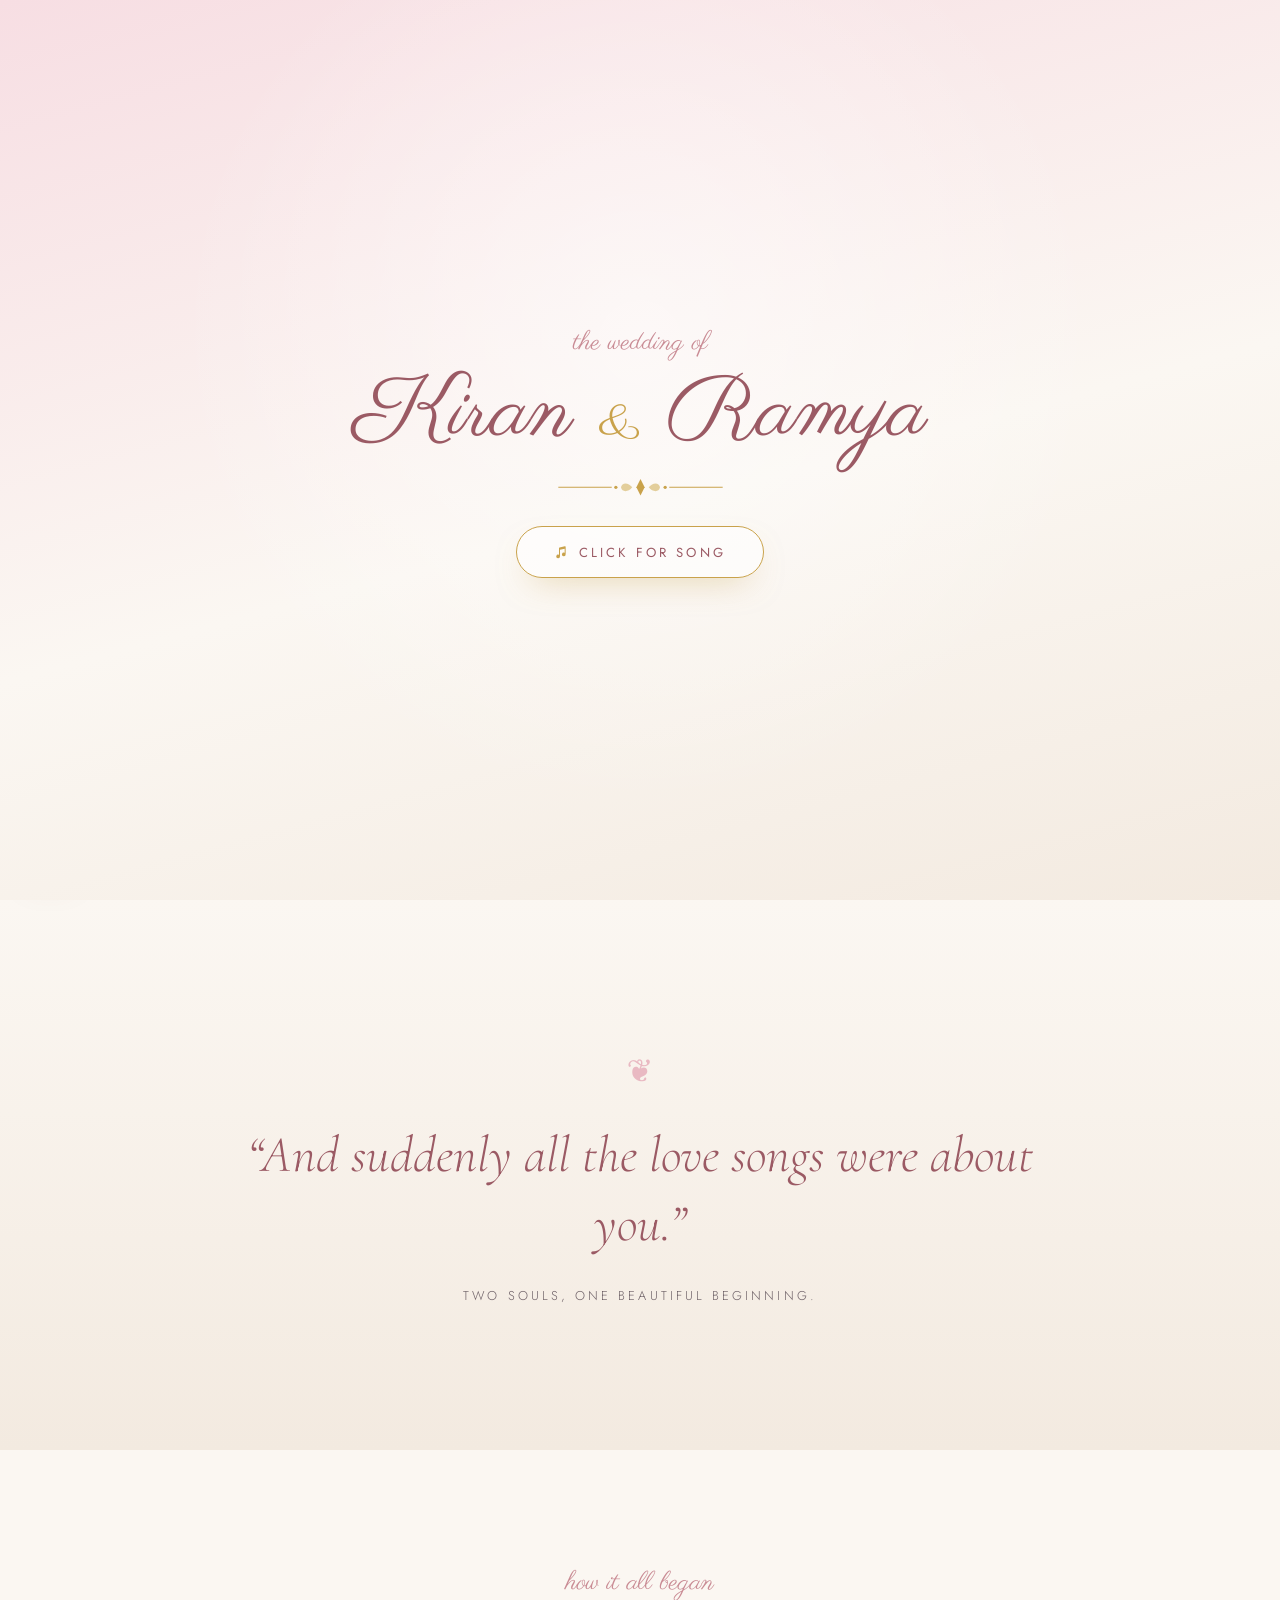
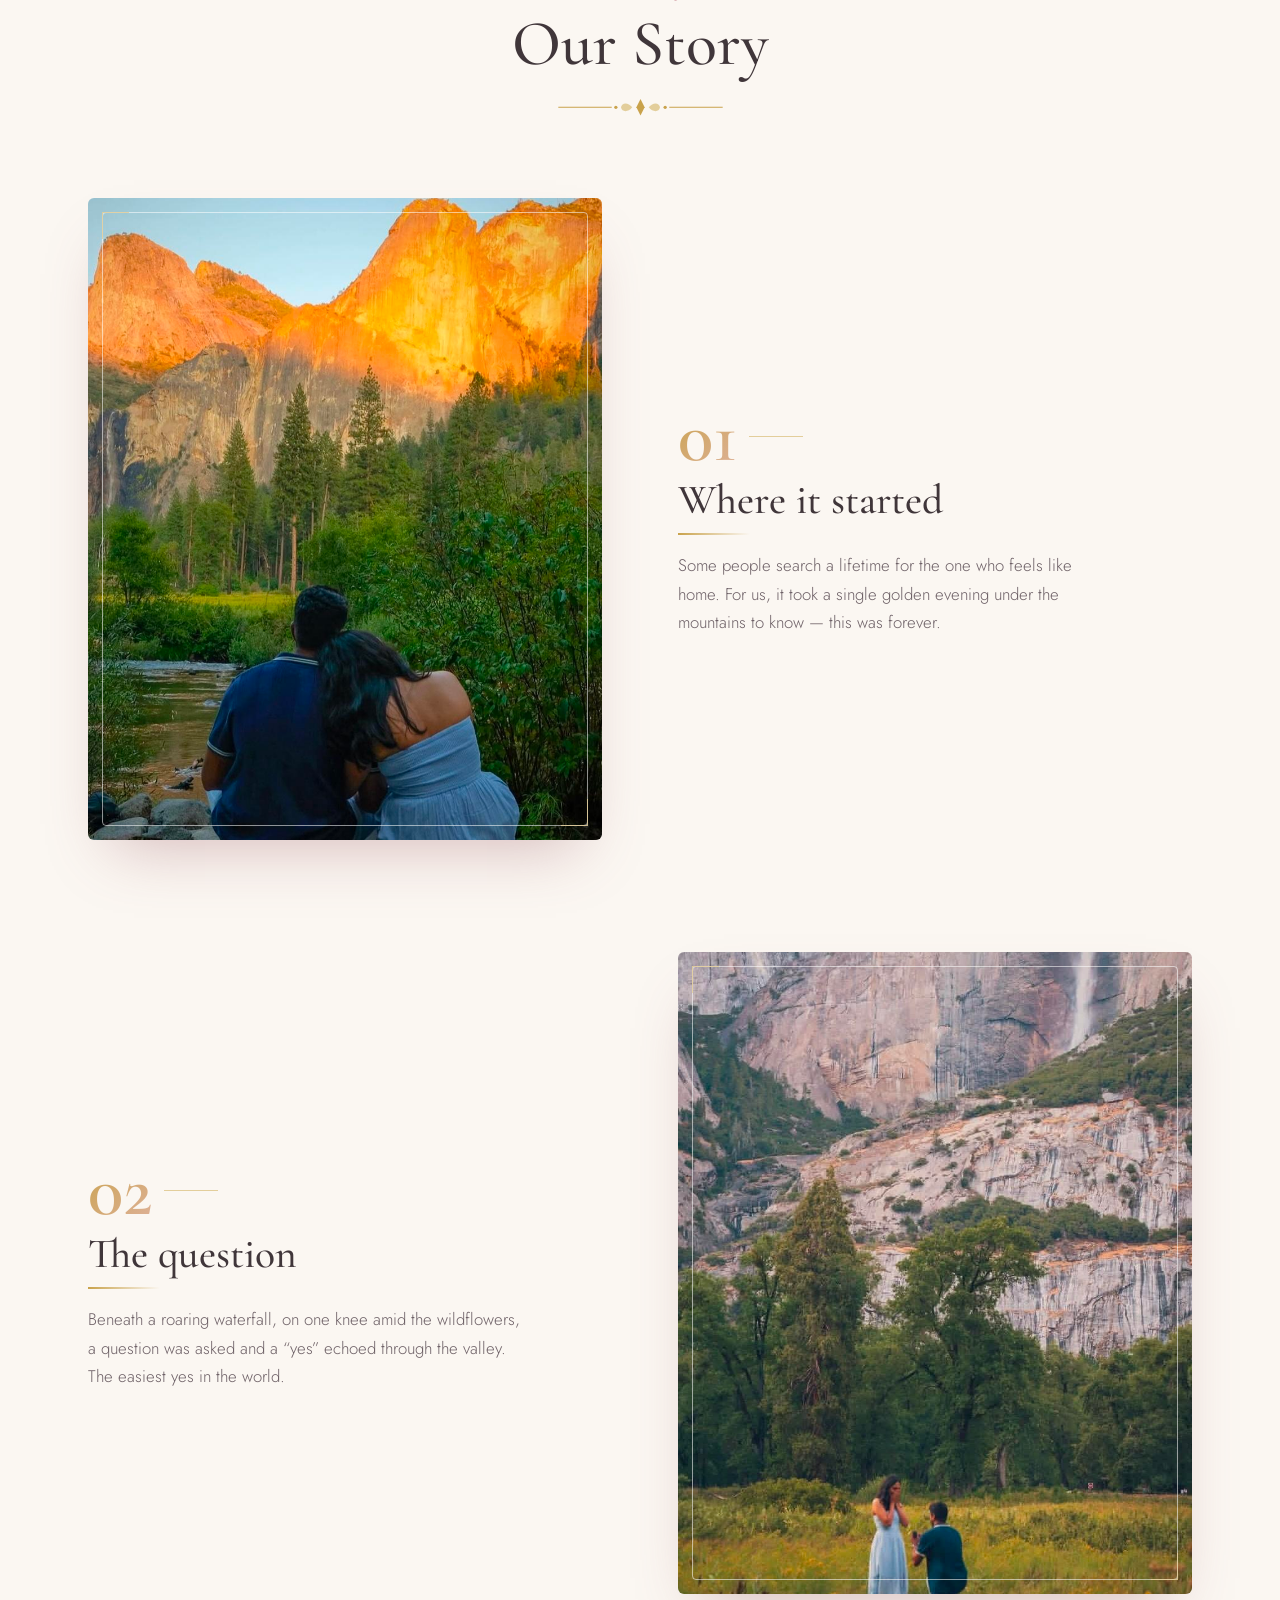
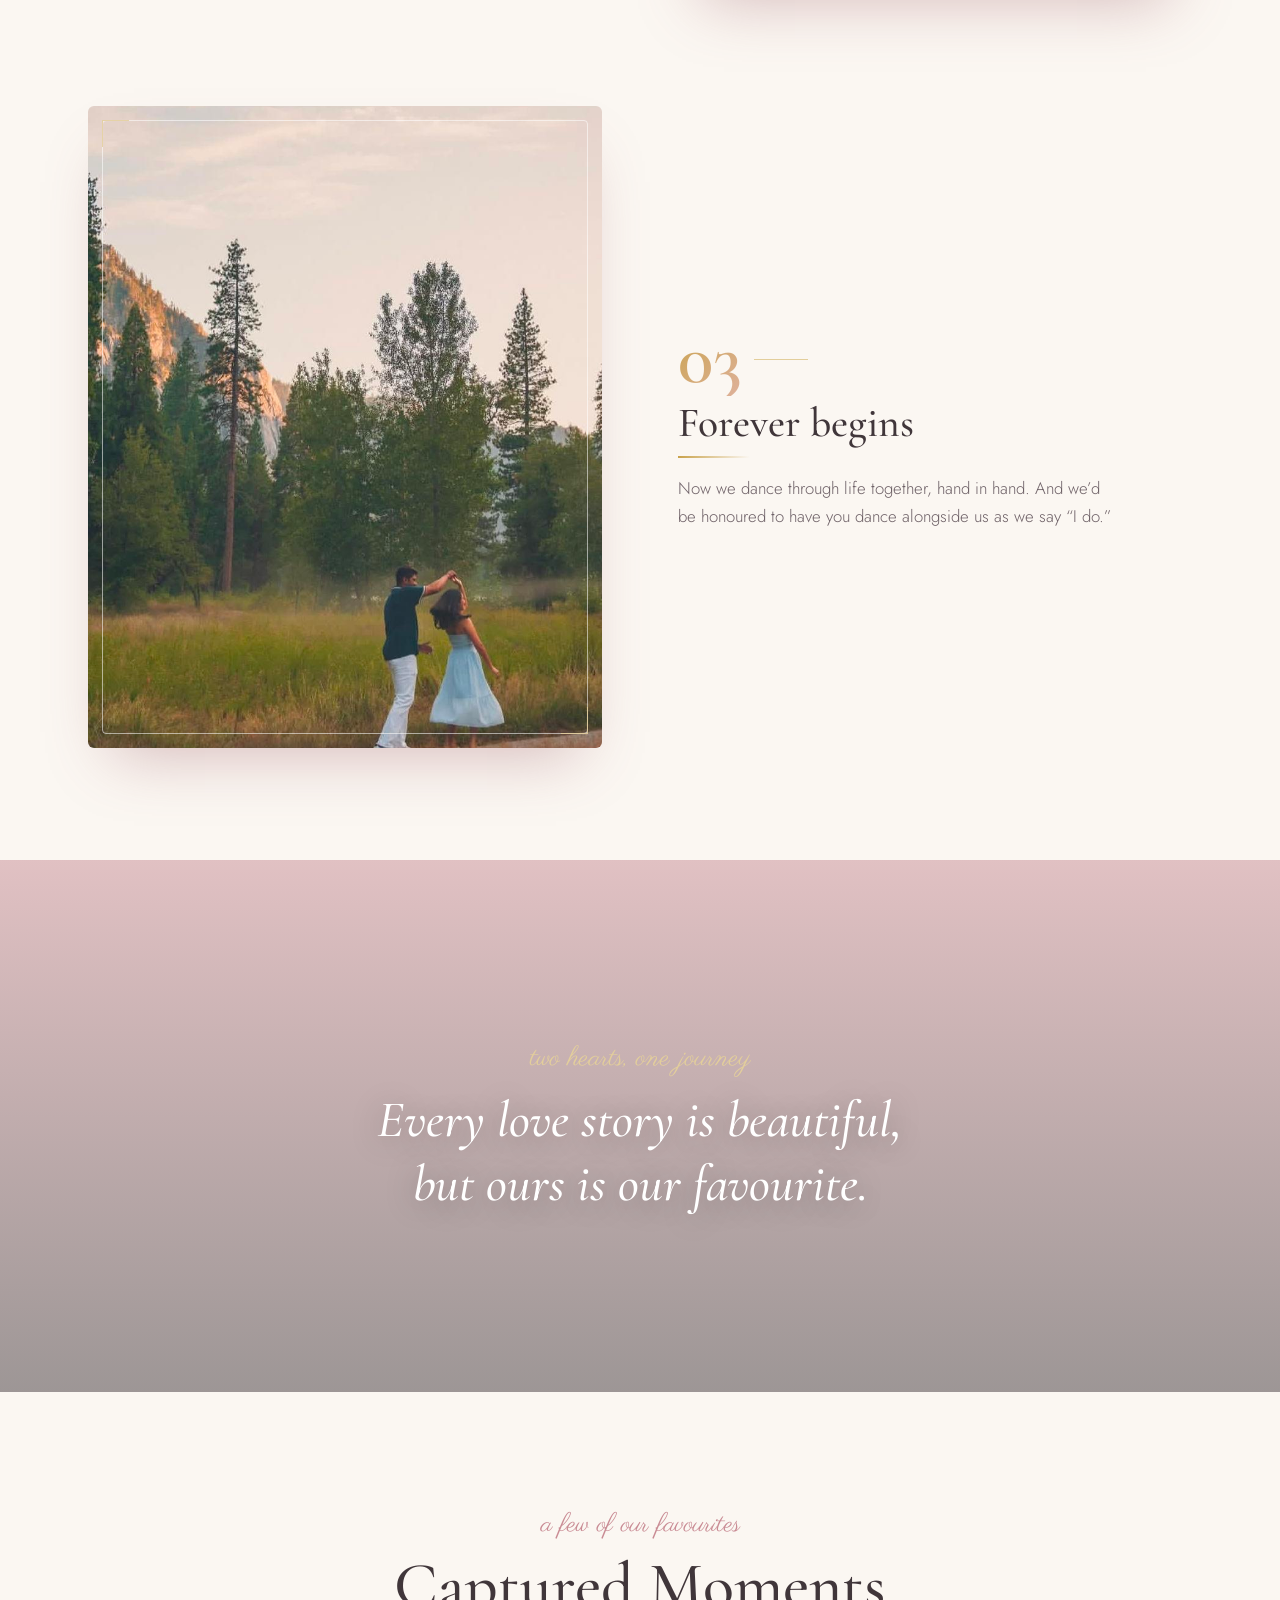
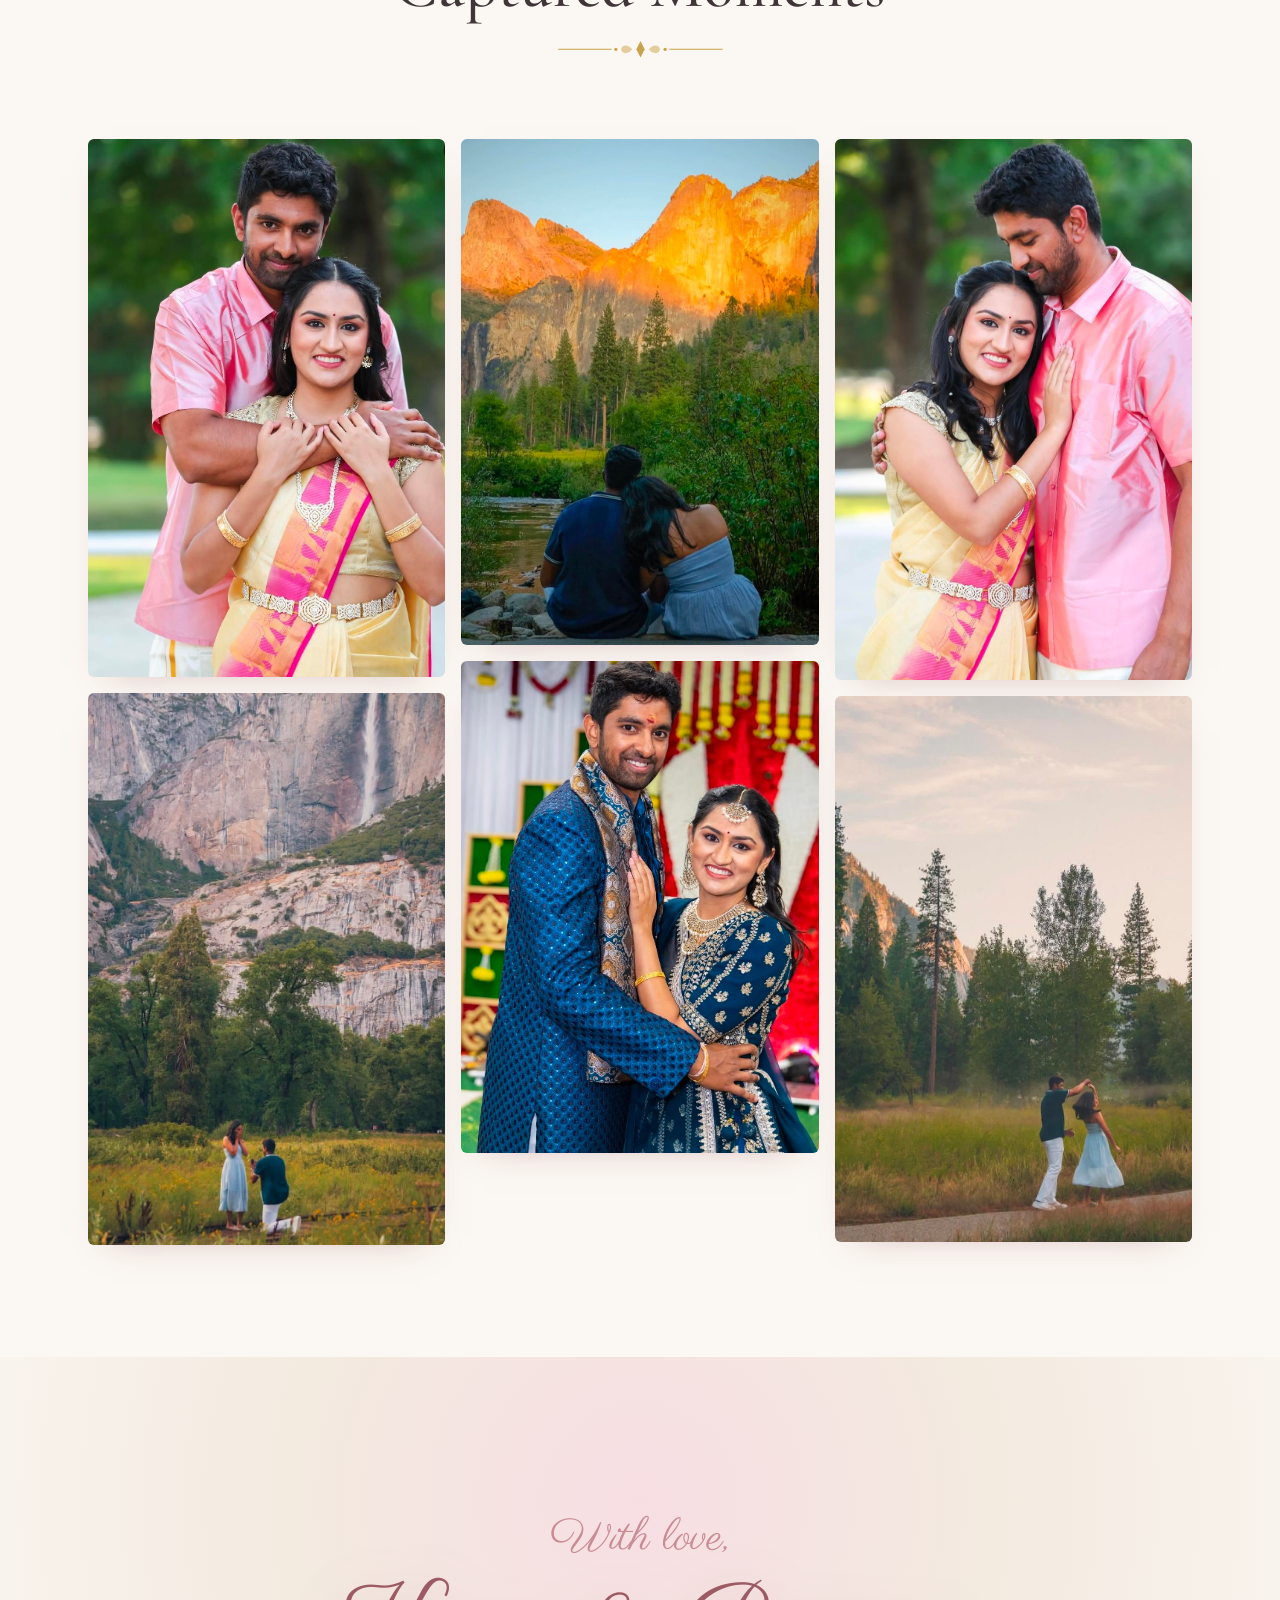
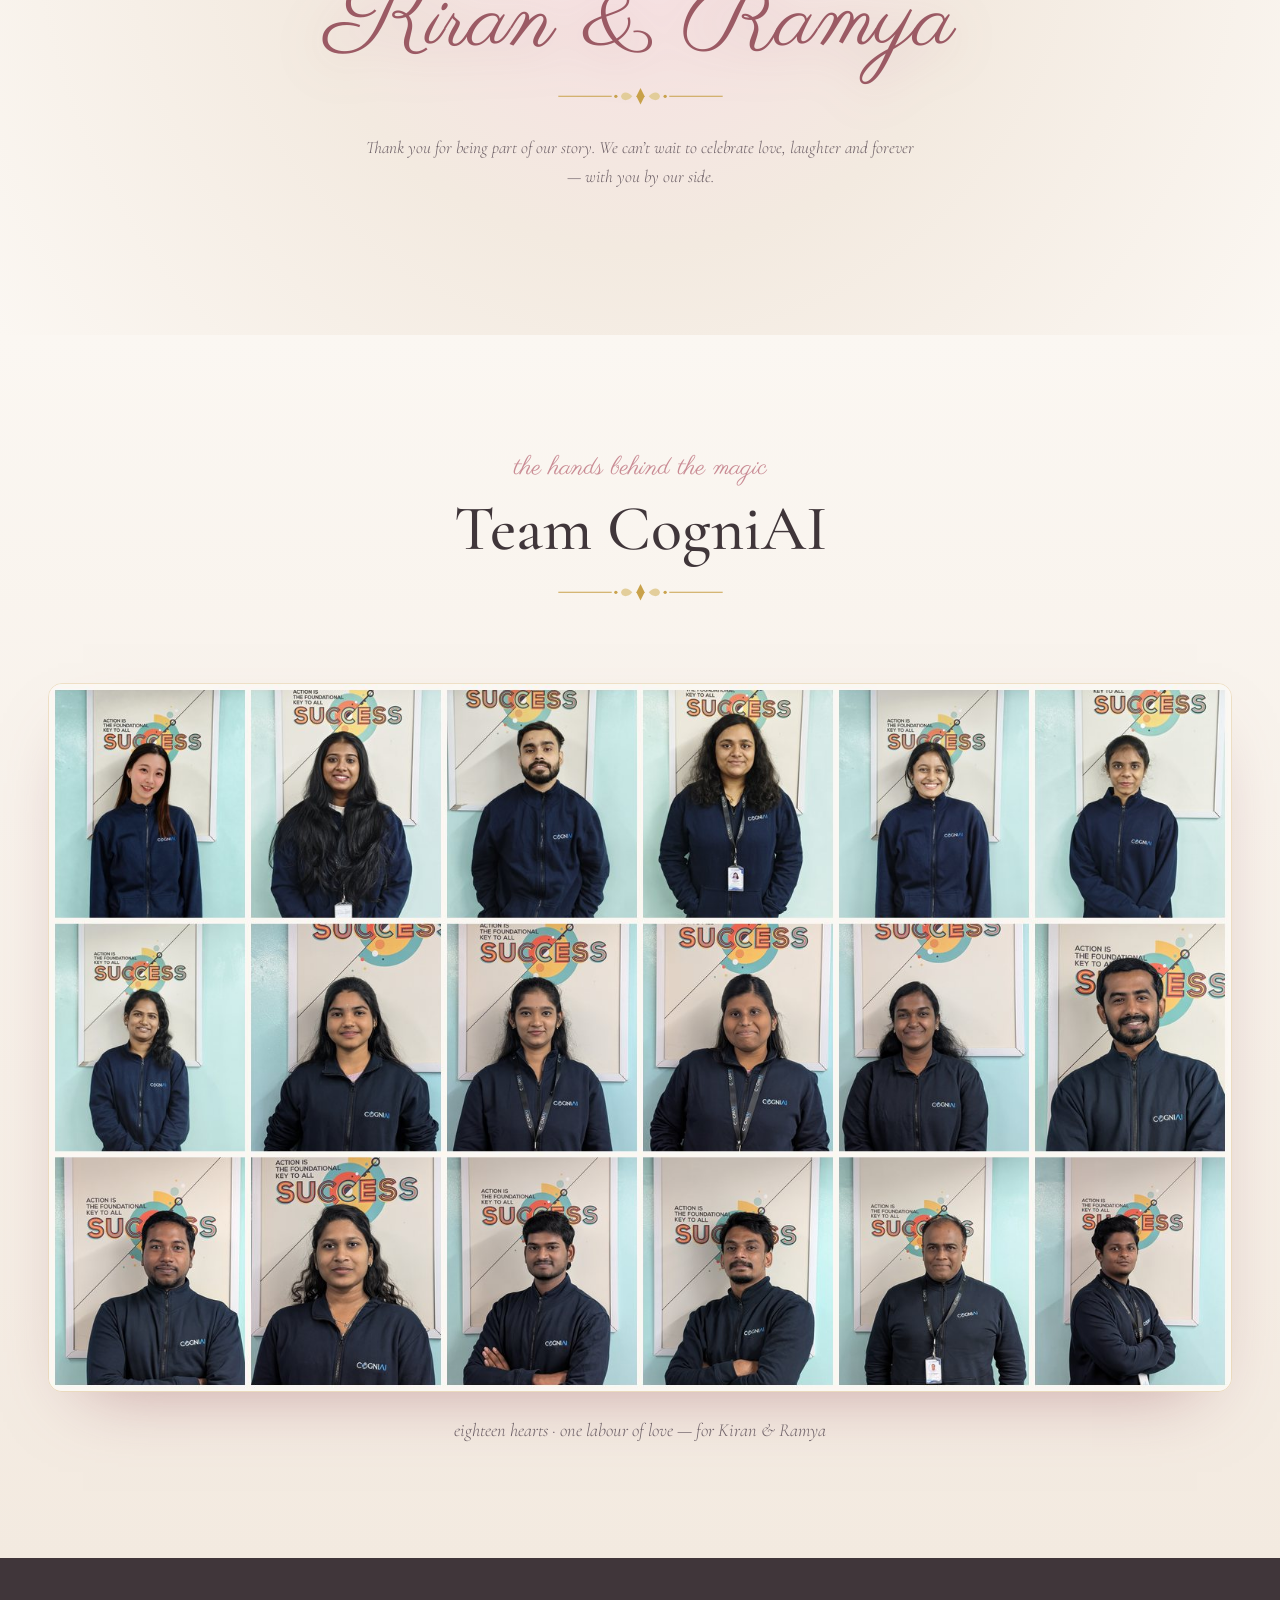
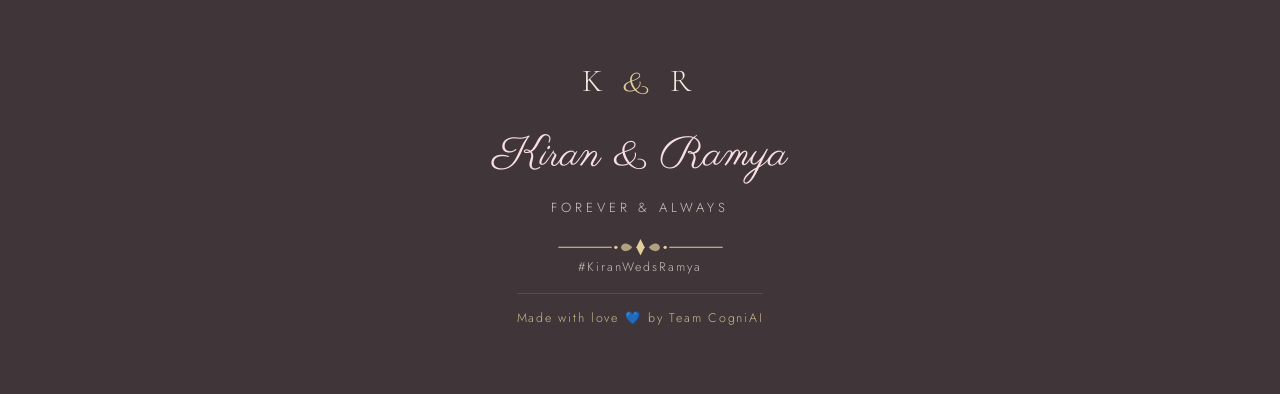
==== commit 17c37a13: "Add 18th team member to collage Co-Authored-By: Claude Fable 5 <noreply@anthropic.com>" ====
--- a/Ramya_weds_Kiran.html
+++ b/Ramya_weds_Kiran.html
@@ -249,9 +249,9 @@
     <figure class="team__collage reveal-section">
       <picture>
         <source media="(max-width: 700px)" srcset="assets/images/team-collage-square.jpg" />
-        <img src="assets/images/team-collage-wide.jpg" alt="The seventeen members of Team CogniAI" loading="lazy" decoding="async" width="1556" height="932" />
+        <img src="assets/images/team-collage-wide.jpg" alt="The eighteen members of Team CogniAI" loading="lazy" decoding="async" width="1556" height="932" />
       </picture>
-      <figcaption>seventeen hearts &middot; one labour of love &mdash; for Kiran &amp; Ramya</figcaption>
+      <figcaption>eighteen hearts &middot; one labour of love &mdash; for Kiran &amp; Ramya</figcaption>
     </figure>
   </section>
 
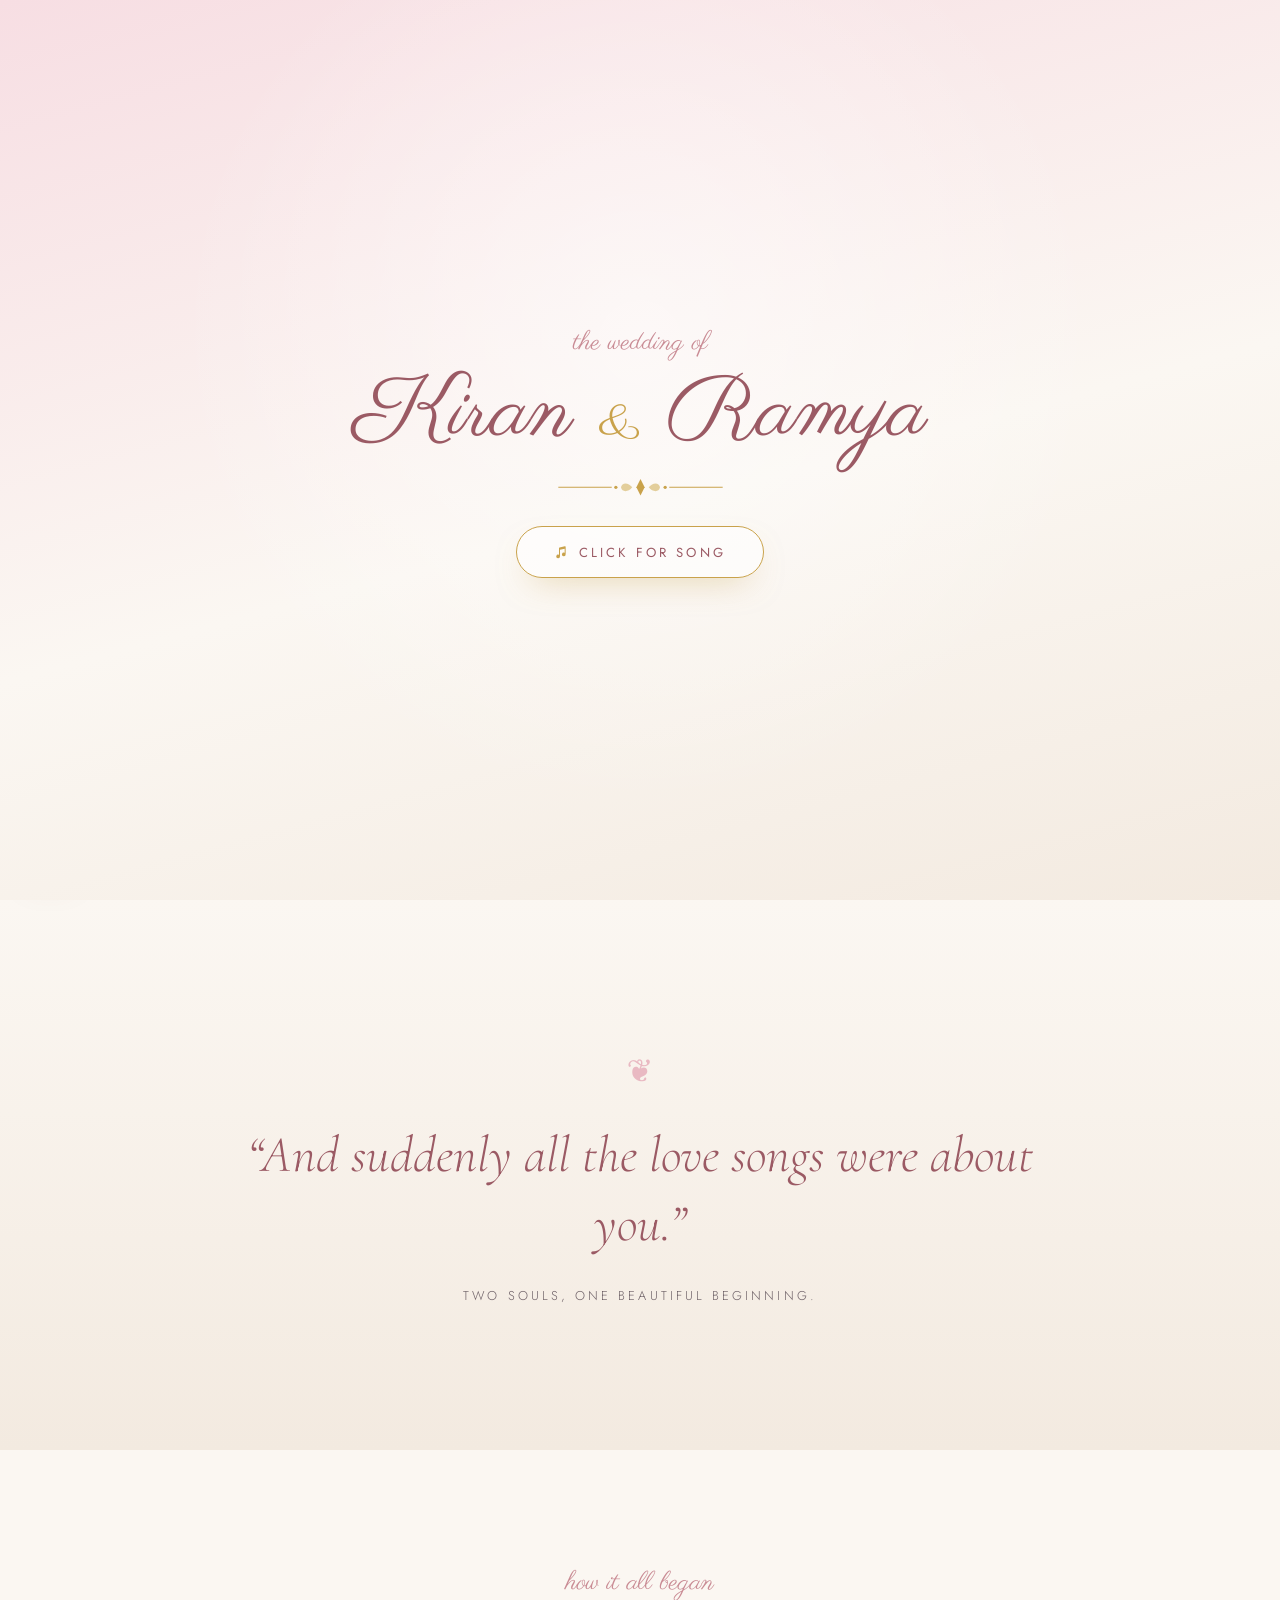
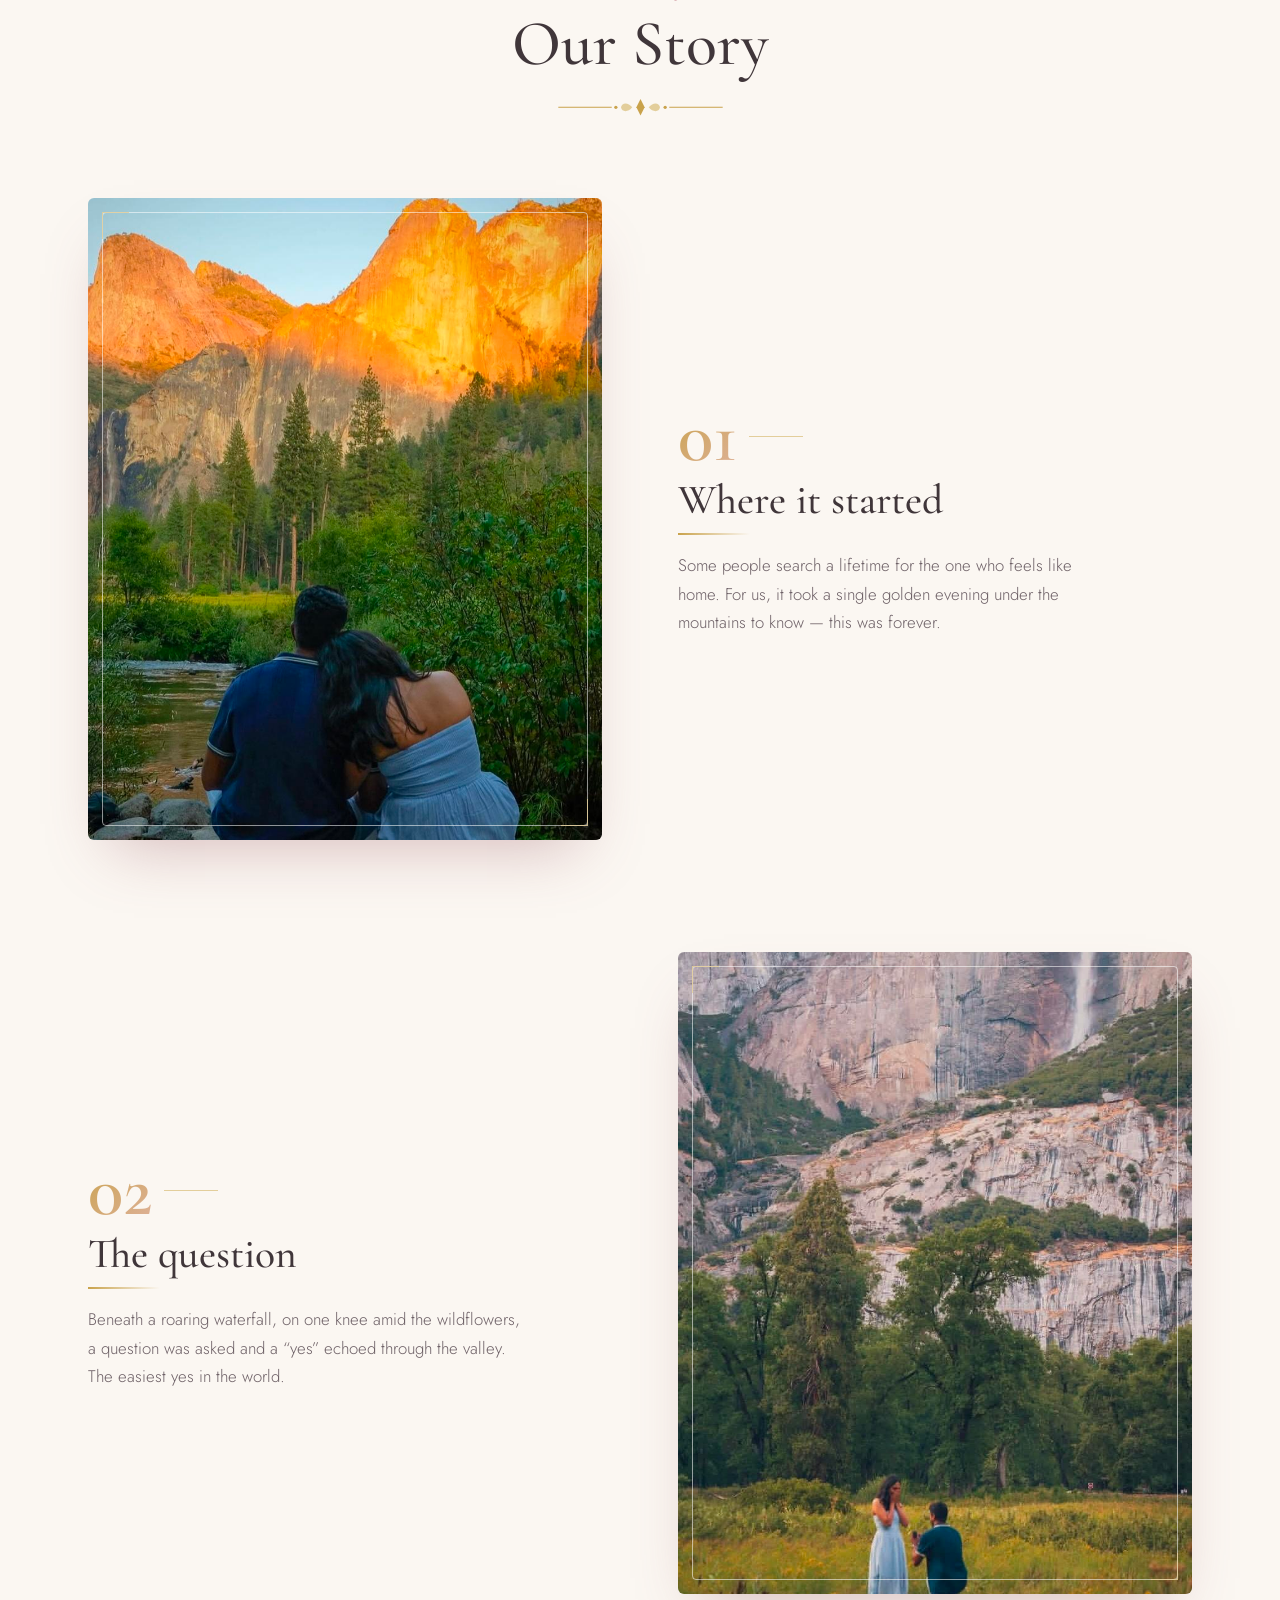
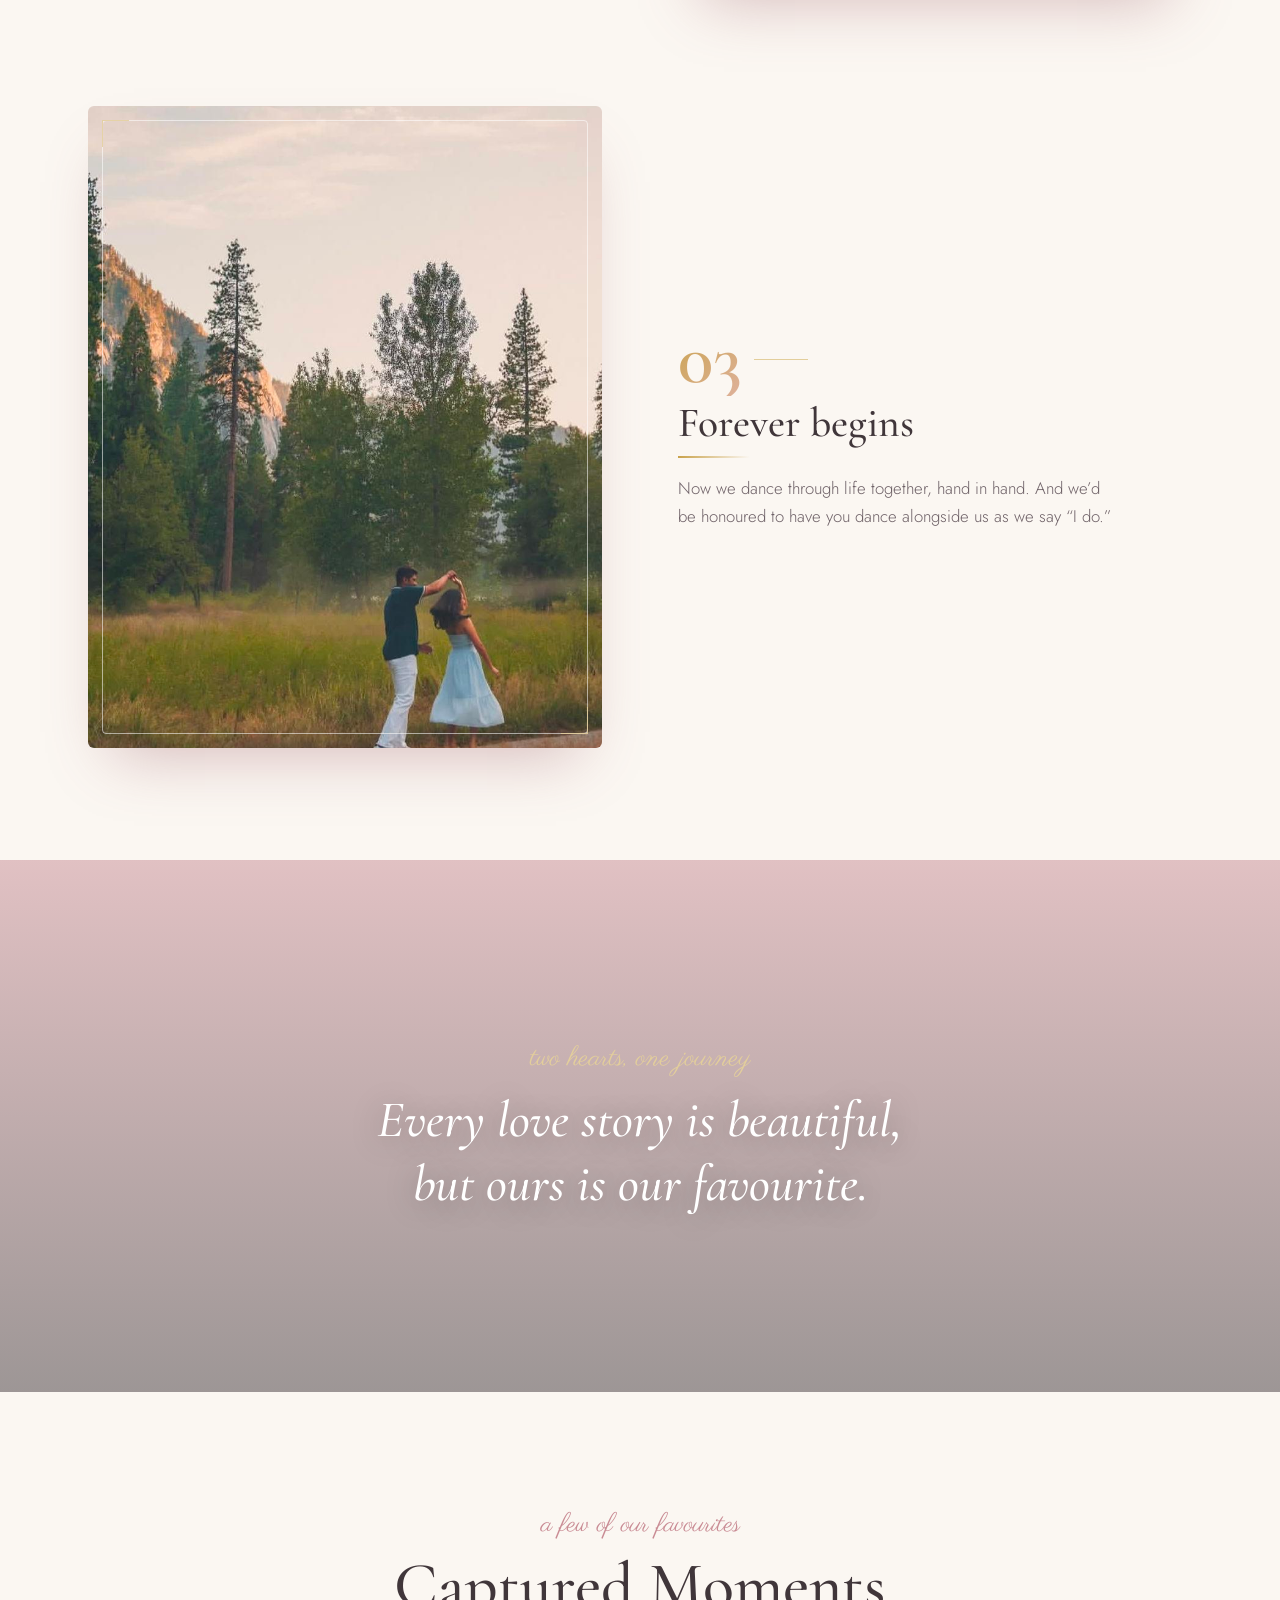
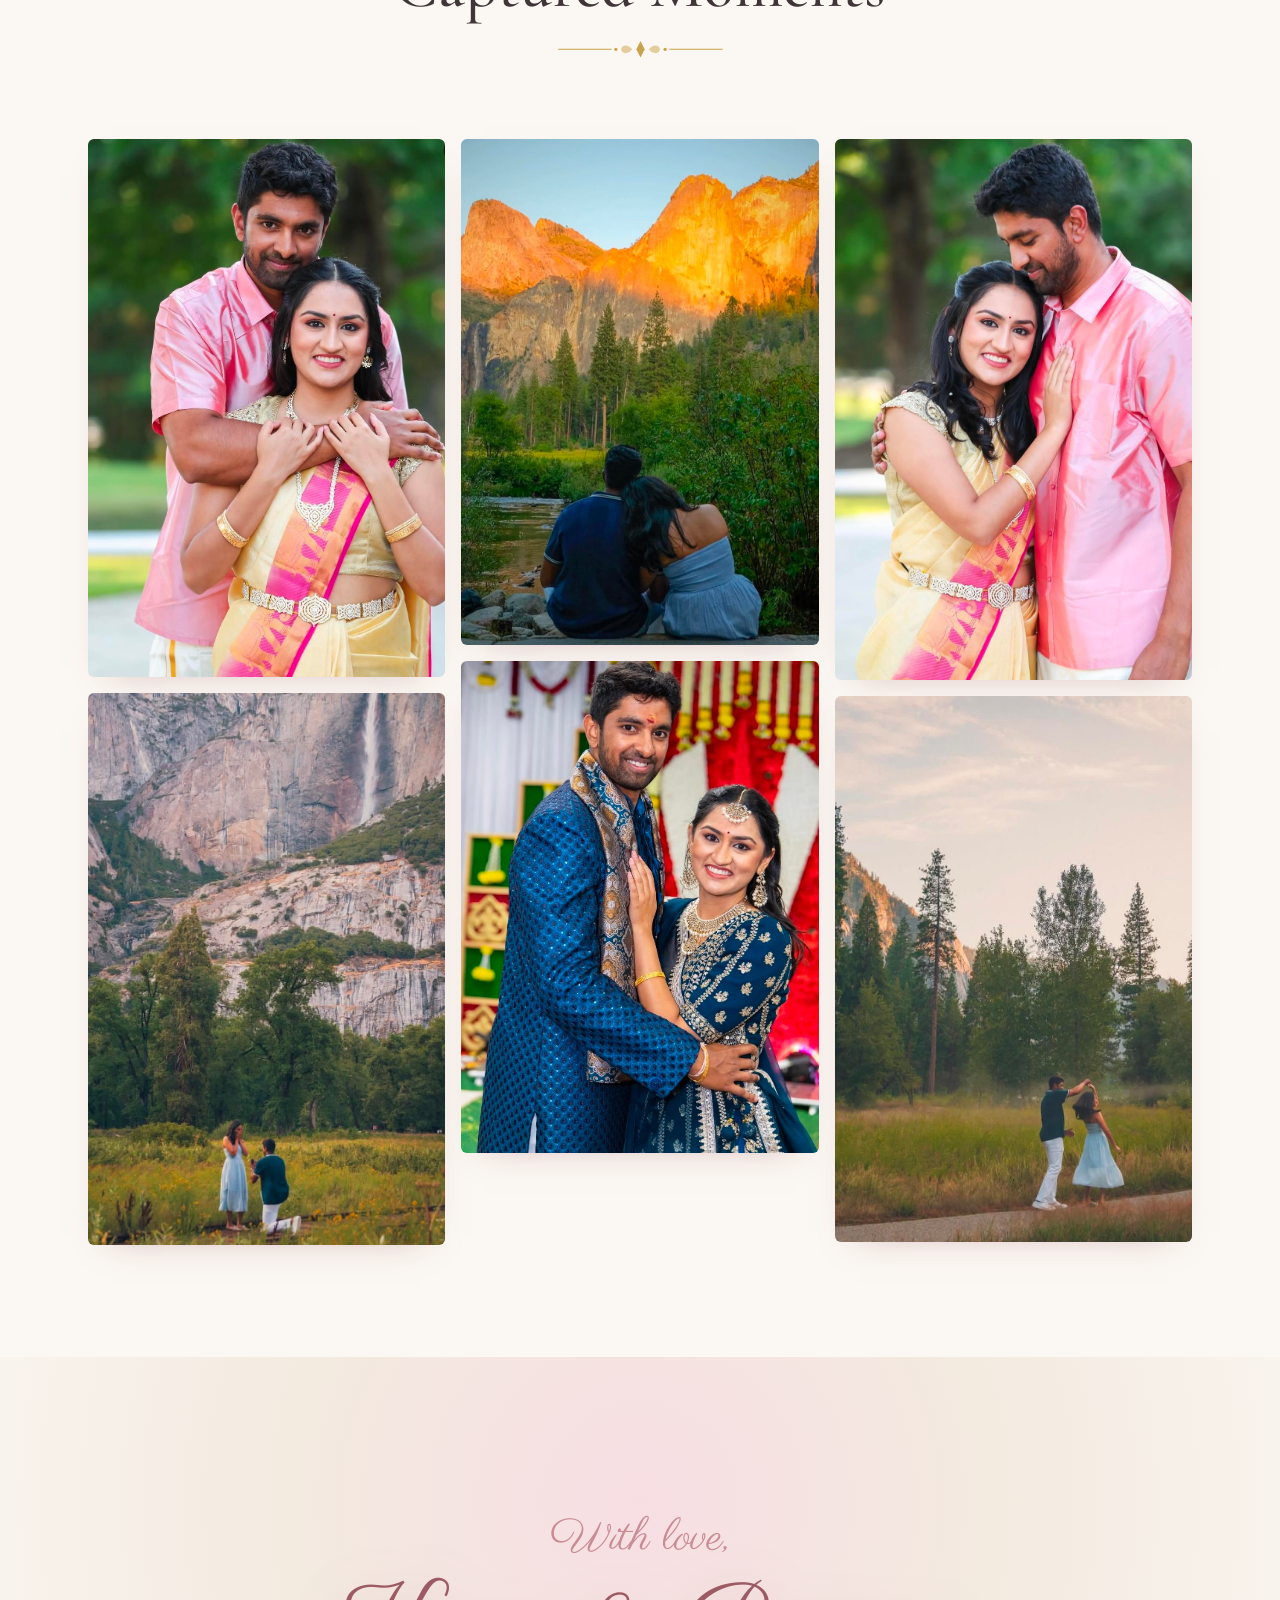
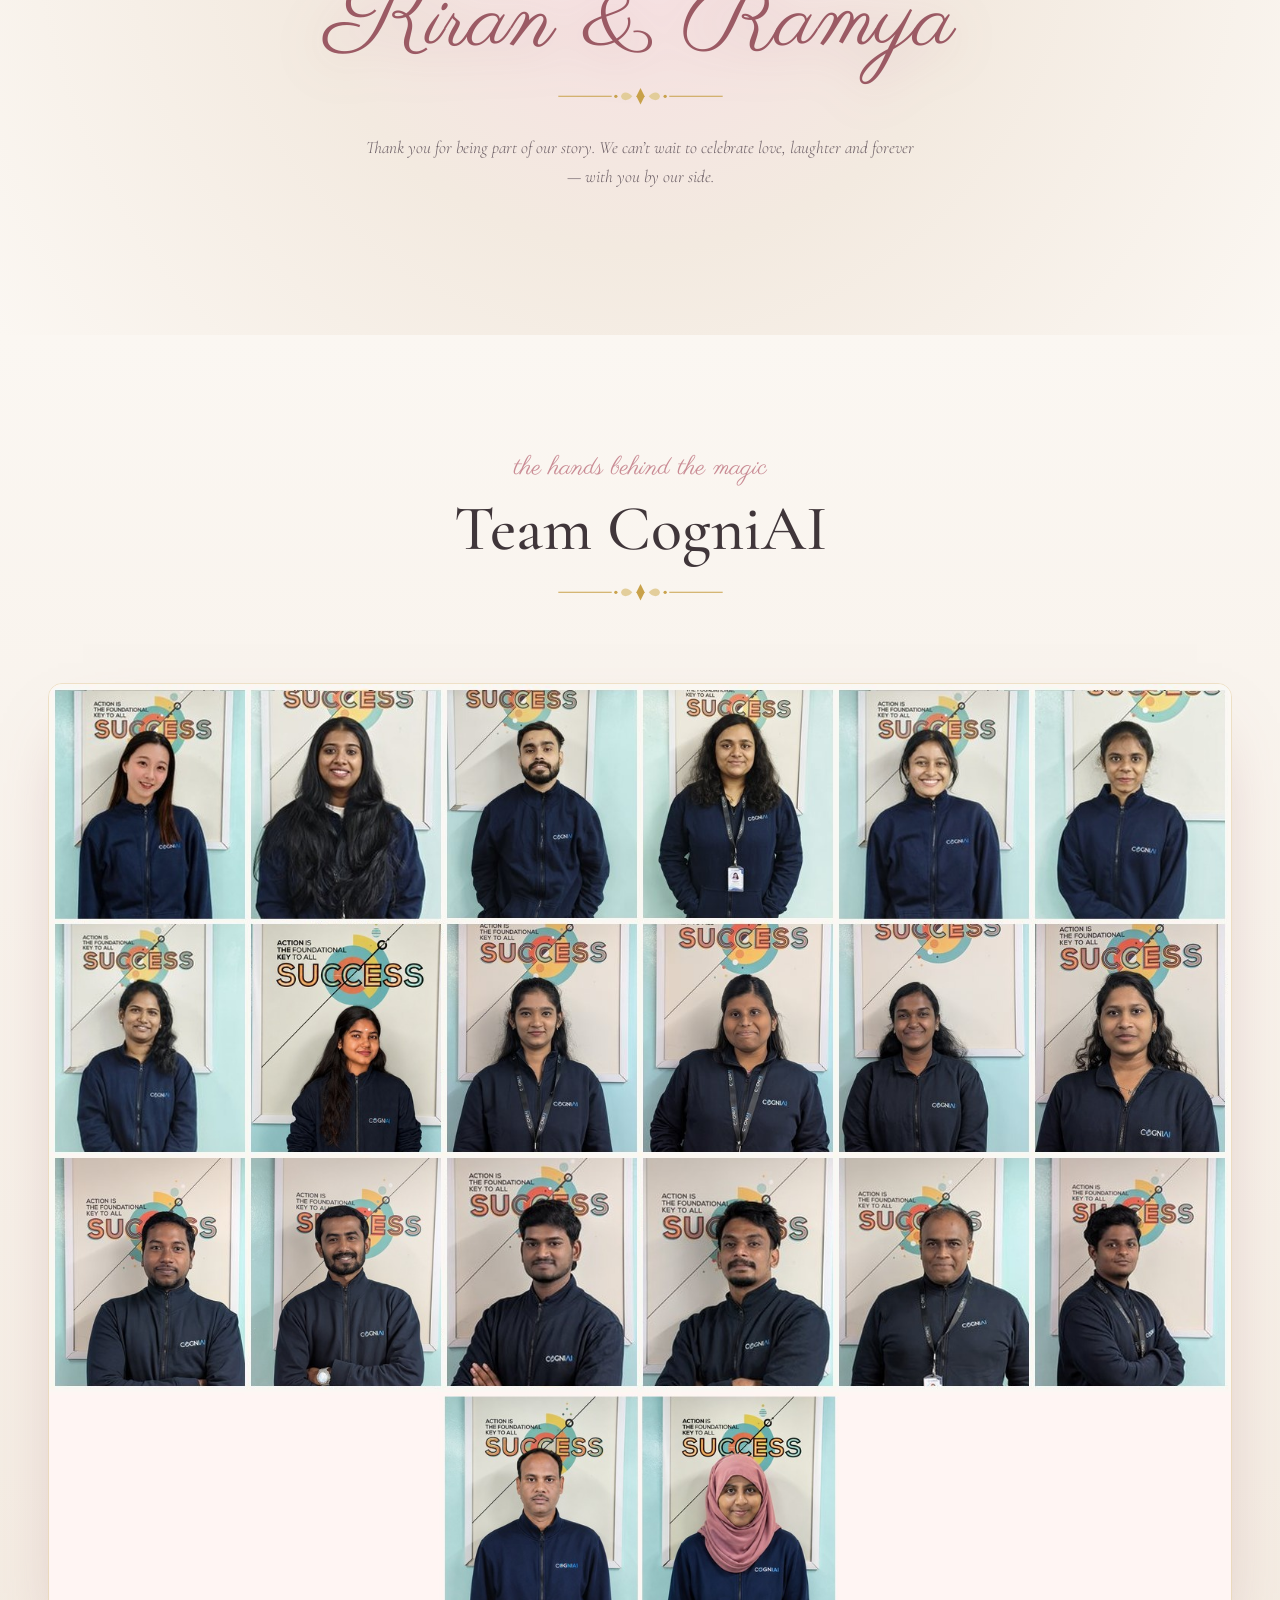
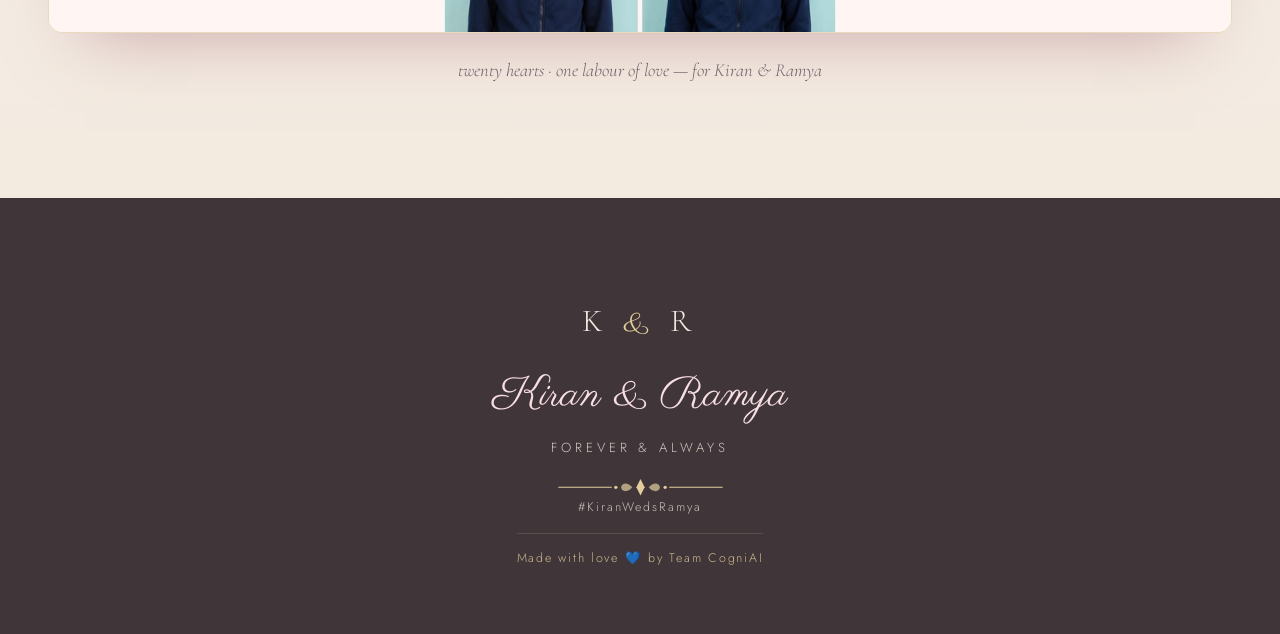
==== commit c2dbcb99: "Upload wedding website with team collage updates" ====
--- a/Ramya_weds_Kiran.html
+++ b/Ramya_weds_Kiran.html
@@ -249,9 +249,9 @@
     <figure class="team__collage reveal-section">
       <picture>
         <source media="(max-width: 700px)" srcset="assets/images/team-collage-square.jpg" />
-        <img src="assets/images/team-collage-wide.jpg" alt="The eighteen members of Team CogniAI" loading="lazy" decoding="async" width="1556" height="932" />
+        <img src="assets/images/team-collage-wide.jpg" alt="The twenty members of Team CogniAI" loading="lazy" decoding="async" width="1556" height="1242" />
       </picture>
-      <figcaption>eighteen hearts &middot; one labour of love &mdash; for Kiran &amp; Ramya</figcaption>
+      <figcaption>twenty hearts &middot; one labour of love &mdash; for Kiran &amp; Ramya</figcaption>
     </figure>
   </section>
 
--- a/styles.css
+++ b/styles.css
@@ -340,6 +340,42 @@
 .team__collage figcaption{
   margin-top:1.4rem; font-family:var(--serif); font-style:italic;
   font-size:1.15rem; color:var(--ink-soft);
+}
+
+/* Individual member portrait cards — sits inside the collage figure */
+.team__extra{
+  display:flex; flex-wrap:wrap; justify-content:center;
+  gap:clamp(1.2rem,3vw,2.5rem);
+  margin:clamp(1.8rem,3.5vw,2.8rem) auto 0;
+  max-width:var(--maxw);
+}
+.team__member{ text-align:center; }
+.team__member-img{
+  width:clamp(180px,22vw,260px);
+  aspect-ratio:3/4;
+  border-radius:12px; overflow:hidden;
+  box-shadow:0 24px 56px -28px rgba(155,90,100,.5);
+  border:1px solid rgba(201,162,75,.22);
+  position:relative;
+  transition:transform .45s var(--ease-soft), box-shadow .45s var(--ease-soft);
+}
+.team__member-img::before{
+  content:""; position:absolute; inset:10px; z-index:2; border-radius:7px;
+  border:1px solid rgba(255,255,255,.55);
+  pointer-events:none;
+}
+.team__member-img img{
+  width:100%; height:100%; object-fit:cover; object-position:top center;
+  transition:transform 1.1s var(--ease-soft);
+}
+.team__member:hover .team__member-img{
+  transform:translateY(-6px);
+  box-shadow:0 32px 64px -24px rgba(155,90,100,.6);
+}
+.team__member:hover .team__member-img img{ transform:scale(1.06); }
+.team__member-name{
+  margin-top:.9rem;
+  font-family:var(--script); font-size:1.35rem; color:var(--rose-ink);
 }
 
 /* ============================================================
